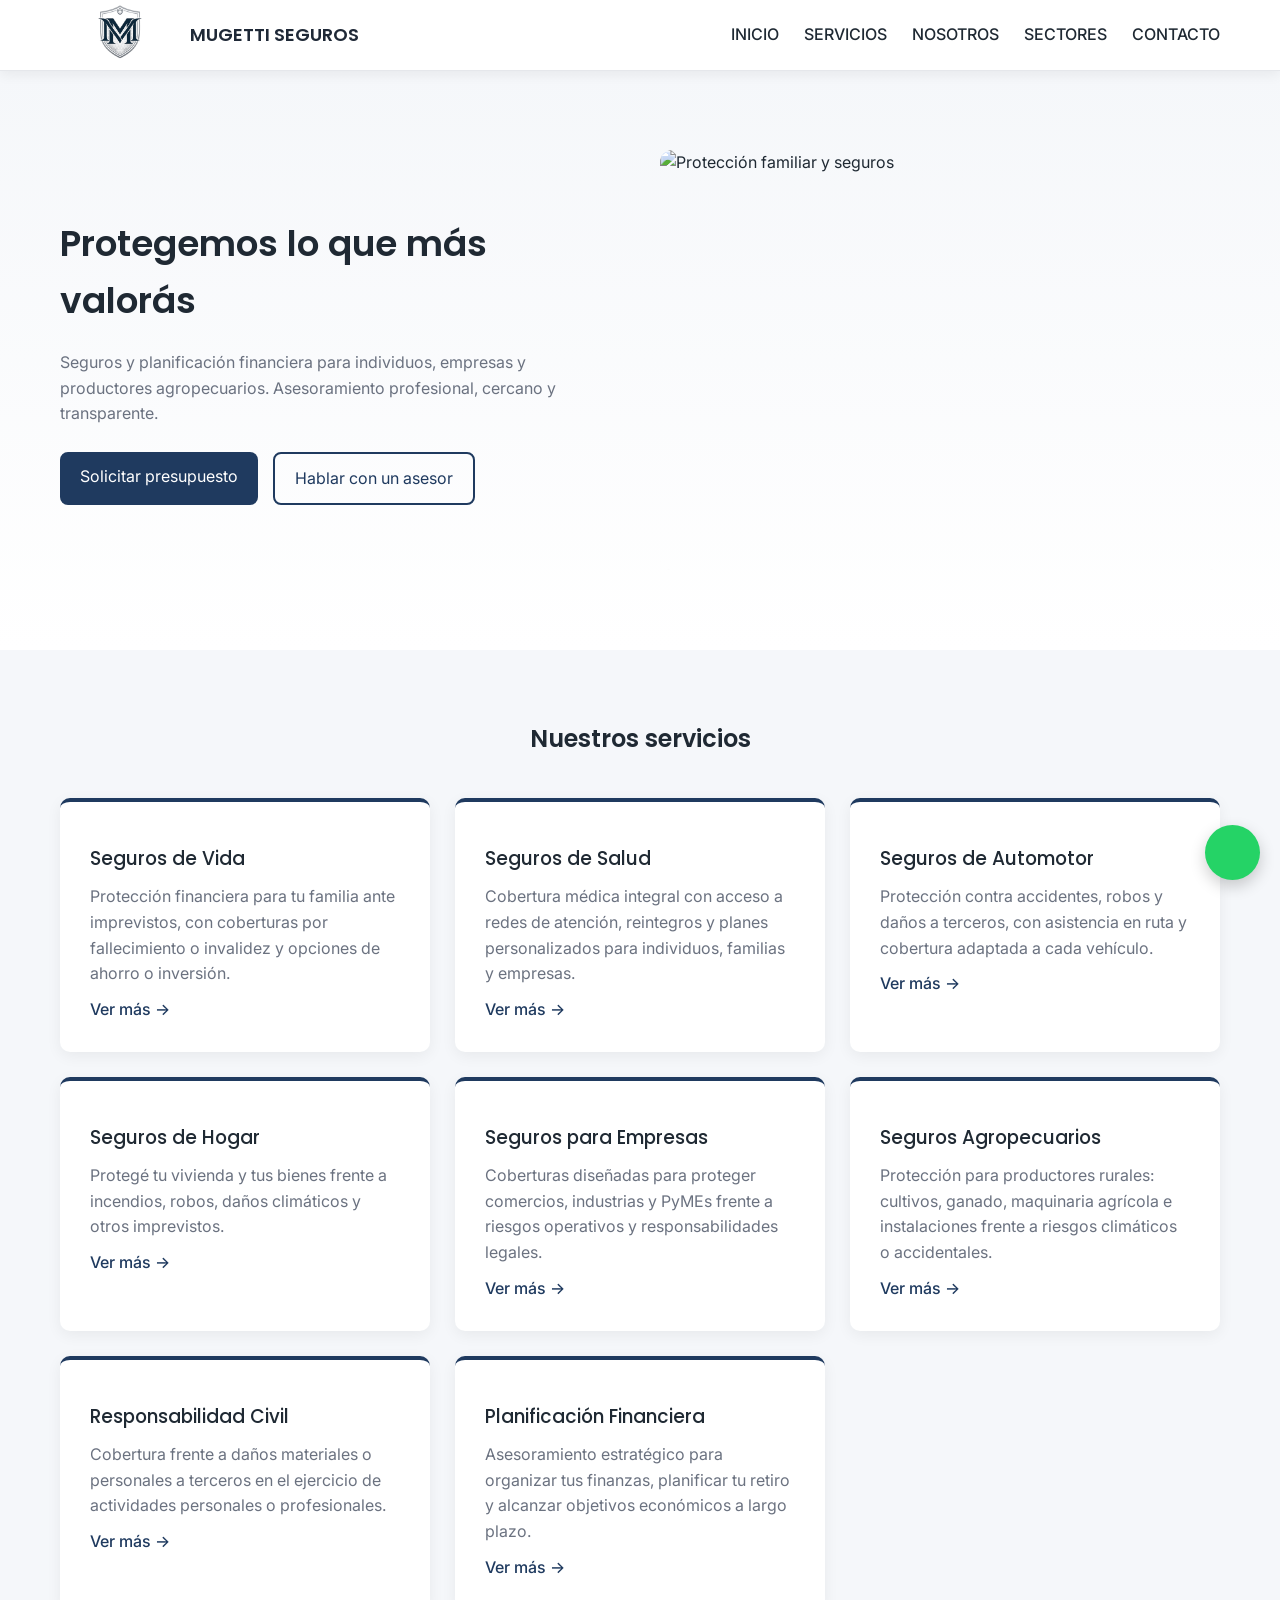
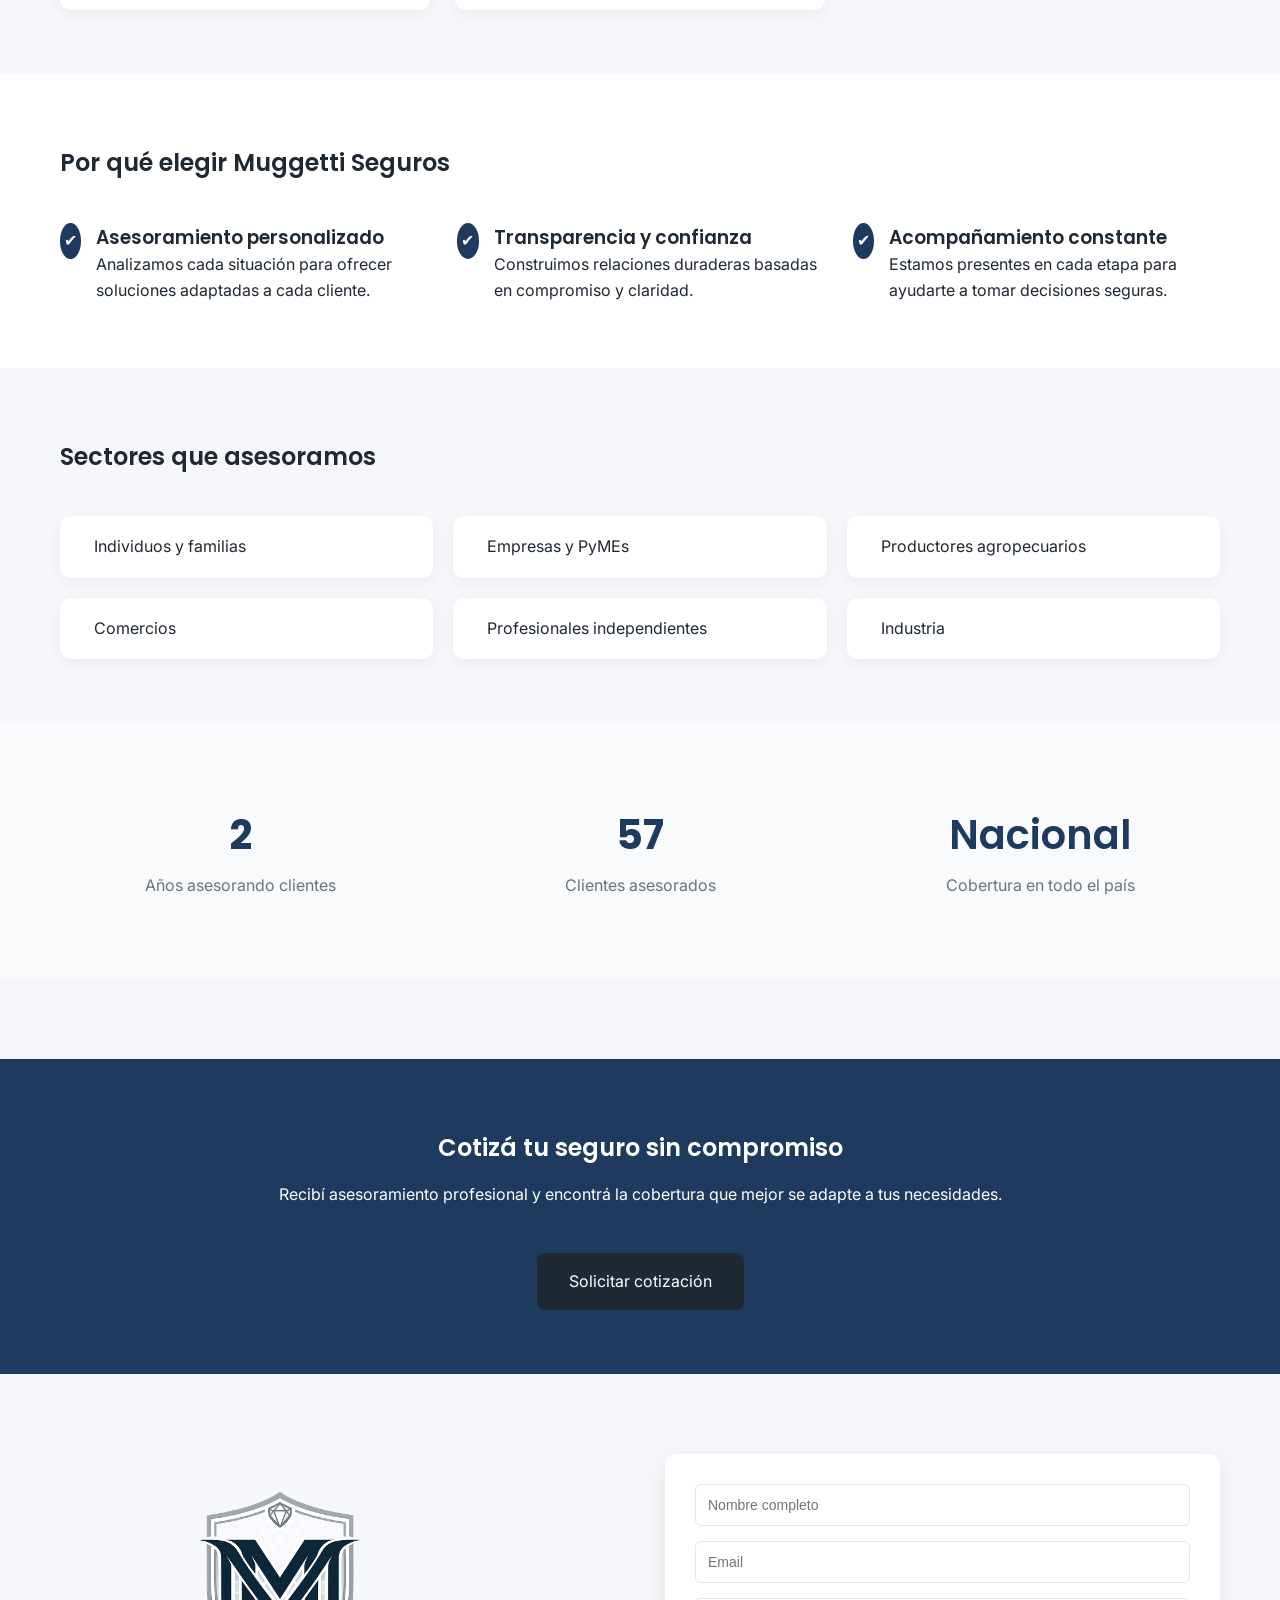
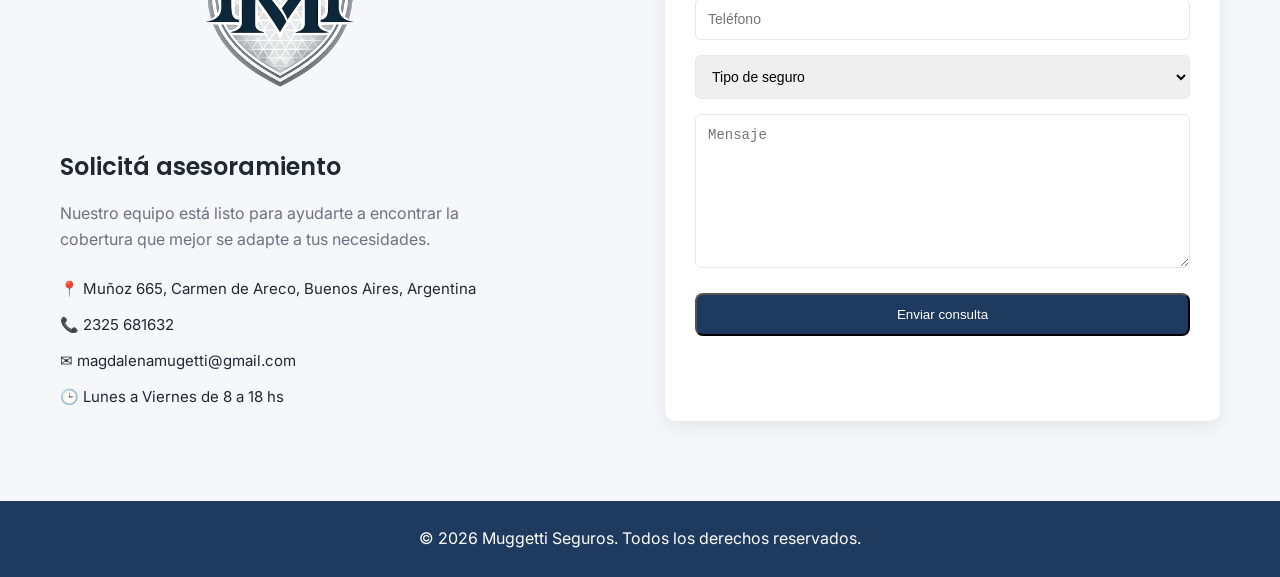
==== index.html @ 24abbe43 "pagina completa" ====
<!doctype html>
<html lang="es">
  <head>
    <meta charset="UTF-8" />
    <meta name="viewport" content="width=device-width, initial-scale=1.0" />

    <title>Muggetti Seguros | Seguros y planificación financiera</title>

    <meta
      name="description"
      content="Asesoramiento en seguros y planificación financiera para individuos, empresas y productores agropecuarios en Carmen de Areco y Buenos Aires."
    />
    <script src="https://unpkg.com/lucide@latest"></script>
    <link rel="stylesheet" href="css/styles.css" />

    <link
      href="https://fonts.googleapis.com/css2?family=Inter:wght@400;500;600&family=Poppins:wght@500;600;700&display=swap"
      rel="stylesheet"
    />
  </head>

  <body>
    <!-- NAVBAR -->

    <header class="navbar">
      <div class="container navbar-container">
        <a href="index.html" class="logo"
          ><img class="img-logo" src="images/logos/logo.png" alt="" /><span
            >MUGETTI SEGUROS</span
          ></a
        >

        <button class="menu-toggle">☰</button>

        <nav class="nav-menu">
          <a href="#hero">INICIO</a>
          <a href="#servicios">SERVICIOS</a>
          <a href="#beneficios">NOSOTROS</a>
          <a href="#sectores">SECTORES</a>
          <a href="#contacto">CONTACTO</a>
        </nav>
      </div>
    </header>

    <!-- HERO -->

    <section id="hero" class="hero">
      <div class="container hero-grid">
        <div class="hero-content">
          <h1>Protegemos lo que más valorás</h1>

          <p>
            Seguros y planificación financiera para individuos, empresas y
            productores agropecuarios. Asesoramiento profesional, cercano y
            transparente.
          </p>

          <div class="hero-buttons">
            <a
              href="https://wa.me/542325681632"
              target="_blank"
              class="btn-primary"
            >
              Solicitar presupuesto
            </a>

            <a
              href="https://wa.me/542325681632"
              target="_blank"
              class="btn-secondary"
            >
              Hablar con un asesor
            </a>
          </div>
        </div>

        <div class="hero-image">
          <img
            src="https://images.unsplash.com/photo-1600880292203-757bb62b4baf"
            alt="Protección familiar y seguros"
          />
        </div>
      </div>
    </section>

    <!-- SERVICIOS -->

    <section id="servicios" class="services">
      <div class="container">
        <h2>Nuestros servicios</h2>

        <div class="services-grid">
          <div class="service-card">
            <div class="service-icon">
              <i data-lucide="heart"></i>
            </div>

            <h3>
              <a href="servicios/seguros-vida.html"> Seguros de Vida </a>
            </h3>

            <p>
              Protección financiera para tu familia ante imprevistos, con
              coberturas por fallecimiento o invalidez y opciones de ahorro o
              inversión.
            </p>

            <a href="servicios/seguros-vida.html">Ver más →</a>
          </div>

          <div class="service-card">
            <div class="service-icon">
              <i data-lucide="activity"></i>
            </div>

            <h3>
              <a href="servicios/seguros-salud.html"> Seguros de Salud </a>
            </h3>

            <p>
              Cobertura médica integral con acceso a redes de atención,
              reintegros y planes personalizados para individuos, familias y
              empresas.
            </p>

            <a href="servicios/seguros-salud.html">Ver más →</a>
          </div>

          <div class="service-card">
            <div class="service-icon">
              <i data-lucide="car"></i>
            </div>

            <h3>
              <a href="servicios/seguros-automotor.html">
                Seguros de Automotor
              </a>
            </h3>

            <p>
              Protección contra accidentes, robos y daños a terceros, con
              asistencia en ruta y cobertura adaptada a cada vehículo.
            </p>

            <a href="servicios/seguros-automotor.html">Ver más →</a>
          </div>

          <div class="service-card">
            <div class="service-icon">
              <i data-lucide="home"></i>
            </div>

            <h3>
              <a href="servicios/seguros-hogar.html"> Seguros de Hogar </a>
            </h3>

            <p>
              Protegé tu vivienda y tus bienes frente a incendios, robos, daños
              climáticos y otros imprevistos.
            </p>

            <a href="servicios/seguros-hogar.html">Ver más →</a>
          </div>

          <div class="service-card">
            <div class="service-icon">
              <i data-lucide="building"></i>
            </div>

            <h3>
              <a href="servicios/seguros-empresas.html">
                Seguros para Empresas
              </a>
            </h3>

            <p>
              Coberturas diseñadas para proteger comercios, industrias y PyMEs
              frente a riesgos operativos y responsabilidades legales.
            </p>

            <a href="servicios/seguros-empresas.html">Ver más →</a>
          </div>

          <div class="service-card">
            <div class="service-icon">
              <i data-lucide="tractor"></i>
            </div>

            <h3>
              <a href="servicios/seguros-agro.html"> Seguros Agropecuarios </a>
            </h3>

            <p>
              Protección para productores rurales: cultivos, ganado, maquinaria
              agrícola e instalaciones frente a riesgos climáticos o
              accidentales.
            </p>

            <a href="servicios/seguros-agro.html">Ver más →</a>
          </div>
          <div class="service-card">
            <div class="service-icon">
              <i data-lucide="shield"></i>
            </div>

            <h3>
              <a href="servicios/responsabilidad-civil.html">
                Responsabilidad Civil
              </a>
            </h3>

            <p>
              Cobertura frente a daños materiales o personales a terceros en el
              ejercicio de actividades personales o profesionales.
            </p>

            <a href="servicios/responsabilidad-civil.html">Ver más →</a>
          </div>
          <div class="service-card">
            <div class="service-icon">
              <i data-lucide="line-chart"></i>
            </div>

            <h3>
              <a href="servicios/planificacion-financiera.html">
                Planificación Financiera
              </a>
            </h3>

            <p>
              Asesoramiento estratégico para organizar tus finanzas, planificar
              tu retiro y alcanzar objetivos económicos a largo plazo.
            </p>

            <a href="servicios/planificacion-financiera.html">Ver más →</a>
          </div>
        </div>
      </div>
    </section>

    <!-- POR QUE ELEGIRNOS -->

    <section id="beneficios" class="benefits">
      <div class="container">
        <h2>Por qué elegir Muggetti Seguros</h2>

        <div class="benefits-grid">
          <div class="benefit-item">
            <div class="benefit-icon">✔</div>

            <div>
              <h3>Asesoramiento personalizado</h3>
              <p>
                Analizamos cada situación para ofrecer soluciones adaptadas a
                cada cliente.
              </p>
            </div>
          </div>

          <div class="benefit-item">
            <div class="benefit-icon">✔</div>

            <div>
              <h3>Transparencia y confianza</h3>
              <p>
                Construimos relaciones duraderas basadas en compromiso y
                claridad.
              </p>
            </div>
          </div>

          <div class="benefit-item">
            <div class="benefit-icon">✔</div>

            <div>
              <h3>Acompañamiento constante</h3>
              <p>
                Estamos presentes en cada etapa para ayudarte a tomar decisiones
                seguras.
              </p>
            </div>
          </div>
        </div>
      </div>
    </section>

    <!-- SECTORES -->

    <section id="sectores" class="sectors">
      <div class="container">
        <h2>Sectores que asesoramos</h2>

        <div class="sectors-grid">
          <div class="sector-card">
            <i data-lucide="users"></i>
            <span>Individuos y familias</span>
          </div>

          <div class="sector-card">
            <i data-lucide="building"></i>
            <span>Empresas y PyMEs</span>
          </div>

          <div class="sector-card">
            <i data-lucide="tractor"></i>
            <span>Productores agropecuarios</span>
          </div>

          <div class="sector-card">
            <i data-lucide="store"></i>
            <span>Comercios</span>
          </div>

          <div class="sector-card">
            <i data-lucide="briefcase"></i>
            <span>Profesionales independientes</span>
          </div>

          <div class="sector-card">
            <i data-lucide="factory"></i>
            <span>Industria</span>
          </div>
        </div>
      </div>
    </section>
    <section class="stats">
      <div class="container stats-grid">
        <div class="stat">
          <h3 class="stat-number" data-target="6">0</h3>
          <p>Años asesorando clientes</p>
        </div>

        <div class="stat">
          <h3 class="stat-number" data-target="300">0</h3>
          <p>Clientes asesorados</p>
        </div>

        <div class="stat">
          <h3>Nacional</h3>
          <p>Cobertura en todo el país</p>
        </div>
      </div>
    </section>
    <!-- CTA -->

    <section class="cta">
      <div class="container cta-content">
        <h2>Cotizá tu seguro sin compromiso</h2>

        <p>
          Recibí asesoramiento profesional y encontrá la cobertura que mejor se
          adapte a tus necesidades.
        </p>

        <a
          href="https://wa.me/542325681632"
          target="_blank"
          class="btn-primary"
        >
          Solicitar cotización
        </a>
      </div>
    </section>

    <!-- FORMULARIO -->
    <section id="contacto" class="contact-section">
      <div class="container contact-grid">
        <div class="contact-info">
          <div class="contact-logo">
            <img class="logo" src="images/logos/logo.png" alt="" />
          </div>
          <h2>Solicitá asesoramiento</h2>

          <p>
            Nuestro equipo está listo para ayudarte a encontrar la cobertura que
            mejor se adapte a tus necesidades.
          </p>

          <div class="contact-item">
            📍 Muñoz 665, Carmen de Areco, Buenos Aires, Argentina
          </div>

          <div class="contact-item">📞 2325 681632</div>

          <div class="contact-item">✉ magdalenamugetti@gmail.com</div>

          <div class="contact-item">🕒 Lunes a Viernes de 8 a 18 hs</div>
        </div>

        <div class="contact-form">
          <form>
            <input type="text" placeholder="Nombre completo" required />

            <input type="email" placeholder="Email" required />

            <input type="tel" placeholder="Teléfono" />

            <select>
              <option>Tipo de seguro</option>
              <option>Automotor</option>
              <option>Hogar</option>
              <option>Vida</option>
              <option>Salud</option>
              <option>Empresas</option>
              <option>Agro</option>
            </select>

            <textarea placeholder="Mensaje" rows="8"></textarea>

            <button type="submit" class="btn-primary">Enviar consulta</button>
          </form>
        </div>
      </div>
    </section>

    <!-- FOOTER -->

    <footer class="footer">
      <div class="container footer-content">
        <p>© 2026 Muggetti Seguros. Todos los derechos reservados.</p>
      </div>
    </footer>
    <a
      href="https://wa.me/542325681632"
      class="whatsapp-button"
      target="_blank"
      aria-label="WhatsApp"
    >
      <i data-lucide="message-circle"></i>
    </a>
    <script src="js/navbar.js"></script>
    <script src="js/form-handler.js"></script>
    <script src="js/whatsapp.js"></script>
    <script src="js/main.js"></script>
    <script src="js/stats-counter.js"></script>
    <script src="js/scroll-animations.js"></script>
    <script>
      lucide.createIcons();
    </script>
  </body>
</html>
---- css/styles.css ----
/* =========================================
   VARIABLES (COLORES - ESPACIADO - SOMBRAS)
========================================= */

:root {
  --color-primary: #1f3a5f;
  --color-secondary: #3a6ea5;
  --color-accent: #2bb673;

  --color-bg: #f5f7fa;
  --color-white: #ffffff;

  --color-text: #1f2933;
  --color-text-light: #6b7280;

  --border-radius: 8px;

  --shadow-soft: 0 4px 12px rgba(0, 0, 0, 0.08);

  --space-xs: 8px;
  --space-sm: 16px;
  --space-md: 32px;
  --space-lg: 64px;
  --space-xl: 96px;
}

/* =========================================
   RESET
========================================= */

* {
  margin: 0;
  padding: 0;
  box-sizing: border-box;
}
html,
body {
  overflow-x: hidden;
  width: 100%;
}
body {
  font-family: "Inter", sans-serif;
  background: var(--color-bg);
  color: var(--color-text);
  line-height: 1.6;
  padding-top: 70px;
}

h1,
h2,
h3,
h4 {
  font-family: "Poppins", sans-serif;
  font-weight: 600;
}

img {
  max-width: 100%;
  display: block;
}

/* =========================================
   LAYOUT
========================================= */

.container {
  max-width: 1200px;
  margin: auto;
  padding: 0 20px;
}

section {
  padding: var(--space-lg) 0;
  padding-top: 70px;
}

/* =========================================
   NAVBAR
========================================= */

.navbar {
  background: var(--color-white);
  border-bottom: 1px solid #e5e7eb;
  position: fixed;
  top: 0;
  width: 100%;
  z-index: 1000;
  box-shadow: 0 4px 12px rgba(0, 0, 0, 0.06);
}

.navbar-container {
  display: flex;
  justify-content: space-between;
  align-items: center;
  height: 70px;
}

.logo {
  font-weight: 700;
  font-size: 20px;
  color: var(--color-primary);
}

.nav-menu {
  display: flex;
  gap: 25px;
  align-items: center;
}

.nav-menu a {
  text-decoration: none;
  color: var(--color-text);
  font-weight: 500;
}

.nav-menu a:hover {
  color: var(--color-primary);
}
.menu-toggle {
  display: none;

  font-size: 28px;

  background: none;

  border: none;

  cursor: pointer;
}

/* Mobile */

@media (max-width: 768px) {
  .nav-menu {
    position: absolute;

    top: 70px;

    right: 0;

    background: white;

    width: 100%;

    flex-direction: column;

    align-items: center;

    padding: 30px;

    gap: 20px;

    display: none;

    box-shadow: 0 8px 20px rgba(0, 0, 0, 0.08);
  }

  .nav-menu.nav-open {
    display: flex;
  }

  .menu-toggle {
    display: block;
  }
}
/* =========================================
   BOTONES
========================================= */

.btn-primary {
  background: var(--color-primary);
  color: white;
  padding: 12px 20px;
  border-radius: var(--border-radius);
  text-decoration: none;
  display: inline-block;
  transition: 0.3s;
}

.btn-primary:hover {
  background: var(--color-secondary);
}

.btn-secondary {
  border: 2px solid var(--color-primary);
  color: var(--color-primary);
  padding: 12px 20px;
  border-radius: var(--border-radius);
  text-decoration: none;
  transition: 0.3s;
}

.btn-secondary:hover {
  background: var(--color-primary);
  color: white;
}

/* =========================================
   HERO
========================================= */

.hero {
  background: linear-gradient(180deg, #f5f7fa 0%, #ffffff 100%);

  padding: 80px 0;
}
.hero-grid {
  display: grid;
  grid-template-columns: 1fr;
  gap: 40px;
  align-items: center;
}

.hero-content h1 {
  font-size: 36px;
  margin-bottom: 20px;
}

.hero-content p {
  color: var(--color-text-light);
  margin-bottom: 25px;
}

.hero-buttons {
  display: flex;
  gap: 15px;
  flex-wrap: wrap;
}
.hero-image img {
  border-radius: 10px;

  box-shadow: 0 10px 25px rgba(0, 0, 0, 0.08);
}
.hero-image {
  height: 420px;
  border-radius: 12px;
  overflow: hidden;
}
.logo {
  display: flex;
  align-items: center;
  gap: 10px;
  font-family: "Poppins", sans-serif;
  font-weight: 600;
  font-size: 18px;
  color: #1f2937;
  text-decoration: none;
}
.contact-logo {
  align-content: center;
}
.contact-logo img {
  width: 440px;
}
.logo img {
  height: 80px;
  width: auto;
}
.hero-image img {
  width: 100%;
  height: 100%;
  object-fit: cover;
}
/* =========================================
   SERVICES
========================================= */
.services {
  background: #f5f7fa;
}

.benefits {
  background: white;
}

.sectors {
  background: #f5f7fa;
}
.services h2 {
  text-align: center;
  margin-bottom: 40px;
}
.service-card h3 a {
  color: inherit;

  text-decoration: none;
}

.service-card h3 a:hover {
  color: var(--color-primary);
}
.services-grid {
  display: grid;
  grid-template-columns: 1fr;
  gap: 25px;
}

.service-card {
  background: white;
  padding: 25px;
  border-radius: var(--border-radius);
  box-shadow: var(--shadow-soft);
  transition: 0.3s;
}

.service-card:hover {
  transform: translateY(-5px);
}

.service-card h3 {
  margin-bottom: 10px;
}

.service-card p {
  color: var(--color-text-light);
  margin-bottom: 10px;
}

.service-card a {
  text-decoration: none;
  color: var(--color-primary);
  font-weight: 500;
}
.service-card {
  background: white;

  padding: 30px;

  border-radius: 10px;

  box-shadow: 0 4px 15px rgba(0, 0, 0, 0.06);

  border-top: 4px solid var(--color-primary);

  transition: all 0.25s ease;
}

.service-card:hover {
  transform: translateY(-6px);

  box-shadow: 0 10px 25px rgba(0, 0, 0, 0.1);
}
.service-card:nth-child(1) {
  transition-delay: 0.05s;
}
.service-card:nth-child(2) {
  transition-delay: 0.1s;
}
.service-card:nth-child(3) {
  transition-delay: 0.15s;
}
.service-card:nth-child(4) {
  transition-delay: 0.2s;
}
.service-card:nth-child(5) {
  transition-delay: 0.25s;
}
.service-card:nth-child(6) {
  transition-delay: 0.3s;
}
.service-card:nth-child(7) {
  transition-delay: 0.35s;
}
.service-card:nth-child(8) {
  transition-delay: 0.4s;
}
.service-icon {
  font-size: 28px;

  margin-bottom: 12px;

  color: var(--color-primary);
} /* estado inicial */
.service-card {
  opacity: 0;

  transform: translateY(30px);

  transition:
    opacity 0.6s ease,
    transform 0.6s ease;
}

/* cuando aparece */

.service-card.show {
  opacity: 1;

  transform: translateY(0);
}
/* =========================================
   BENEFITS
========================================= */
.benefit {
  background: white;
  padding: 25px;
  border-radius: var(--border-radius);
  box-shadow: var(--shadow-soft);
}
.benefits-grid {
  display: grid;

  grid-template-columns: 1fr; /* MOBILE */

  gap: 30px;

  margin-top: 40px;
}

.benefit-item {
  display: flex;

  gap: 15px;

  align-items: flex-start;
}

.benefit-icon {
  width: 36px;

  height: 36px;

  background: var(--color-primary);

  color: white;

  border-radius: 50%;

  display: flex;

  align-items: center;

  justify-content: center;

  font-size: 16px;
}
/* =========================================
   SECTORS
========================================= */

.sectors-grid {
  display: grid;
  grid-template-columns: repeat(auto-fit, minmax(200px, 1fr));
  gap: 20px;
  margin-top: 40px;
}

.sector-card {
  display: flex;
  align-items: center;
  gap: 12px;

  padding: 18px 22px;

  background: white;

  border-radius: 10px;

  box-shadow: 0 4px 14px rgba(0, 0, 0, 0.05);

  transition: transform 0.2s ease;
}

.sector-card:hover {
  transform: translateY(-3px);
}

.sector-card i {
  color: var(--color-primary);
}
.stats {
  padding: 80px 0;
  background: #f8fafc;
}

.stats-grid {
  display: grid;
  grid-template-columns: repeat(auto-fit, minmax(200px, 1fr));
  gap: 40px;
  text-align: center;
}

.stat h3 {
  font-size: 40px;
  color: var(--color-primary);
}
.stat-number {
  font-size: 42px;

  font-weight: 700;

  color: var(--color-primary);
}
.stat p {
  margin-top: 6px;
  color: var(--color-text-light);
}
/* =========================================
   CTA
========================================= */

.cta {
  background: var(--color-primary);
  color: white;
  text-align: center;
  margin-top: 80px;
}
.cta .btn-primary {
  padding: 16px 32px;
  background-color: var(--color-text);
  font-size: 16px;

  margin-top: 20px;
}
.cta .btn-primary:hover {
  background-color: var(--color-secondary);
}
.cta h2 {
  margin-bottom: 15px;
}

.cta p {
  margin-bottom: 25px;
}

/* =========================================
   FORMULARIO
========================================= */

.contact-form form {
  display: grid;
  gap: 15px;
  max-width: 600px;
  margin: auto;
}

input,
select,
textarea {
  padding: 12px;
  border-radius: var(--border-radius);
  border: 1px solid #e5e7eb;
  font-size: 14px;
}

/* =========================================
   CONTACTO
========================================= */

.contact {
  text-align: center;
}

.contact p {
  margin-bottom: 10px;
}
.contact-section {
  background: #f5f7fa;

  padding: 80px 0;
}

.contact-grid {
  display: grid;

  grid-template-columns: 1fr;

  gap: 50px;

  align-items: start;
}

.contact-info h2 {
  margin-bottom: 15px;
}

.contact-info p {
  color: var(--color-text-light);

  margin-bottom: 25px;

  max-width: 400px;
}

.contact-item {
  margin-bottom: 12px;

  font-size: 15px;
}

.contact-form form {
  display: grid;

  gap: 15px;

  background: white;

  padding: 30px;

  border-radius: 10px;

  box-shadow: 0 6px 20px rgba(0, 0, 0, 0.08);
}
.contact-form {
  height: 100%;
}
.contact-form form {
  height: 100%;
  display: flex;
  flex-direction: column;
}
.contact-form input,
.contact-form select,
.contact-form textarea {
  padding: 12px;

  border-radius: 6px;

  border: 1px solid #e5e7eb;
}

.contact-form button {
  margin-top: 10px;
}

/* Desktop */

@media (min-width: 900px) {
  .contact-grid {
    grid-template-columns: 1fr 1fr;
  }
}
/* =========================================
   FOOTER
========================================= */

.footer {
  background: var(--color-primary);
  color: white;
  text-align: center;
  padding: 25px 0;
}
.whatsapp-button {
  position: fixed;

  bottom: 20px;

  right: 20px;

  width: 55px;

  height: 55px;

  background: #25d366;

  color: white;

  border-radius: 50%;

  display: flex;

  align-items: center;

  justify-content: center;

  font-size: 26px;

  box-shadow: 0 6px 16px rgba(0, 0, 0, 0.2);

  z-index: 999;

  text-decoration: none;

  transition: transform 0.3s;
}

.whatsapp-button:hover {
  transform: scale(1.1);
}
/* =========================================
   RESPONSIVE
========================================= */

@media (min-width: 768px) {
  .hero-grid {
    grid-template-columns: 1fr 1fr;
  }

  .services-grid {
    grid-template-columns: repeat(2, 1fr);
  }

  .benefits-grid {
    grid-template-columns: repeat(3, 1fr);
  }
}

@media (min-width: 1024px) {
  .services-grid {
    grid-template-columns: repeat(3, 1fr);
  }

  .sectors-grid {
    grid-template-columns: repeat(3, 1fr);
  }
}
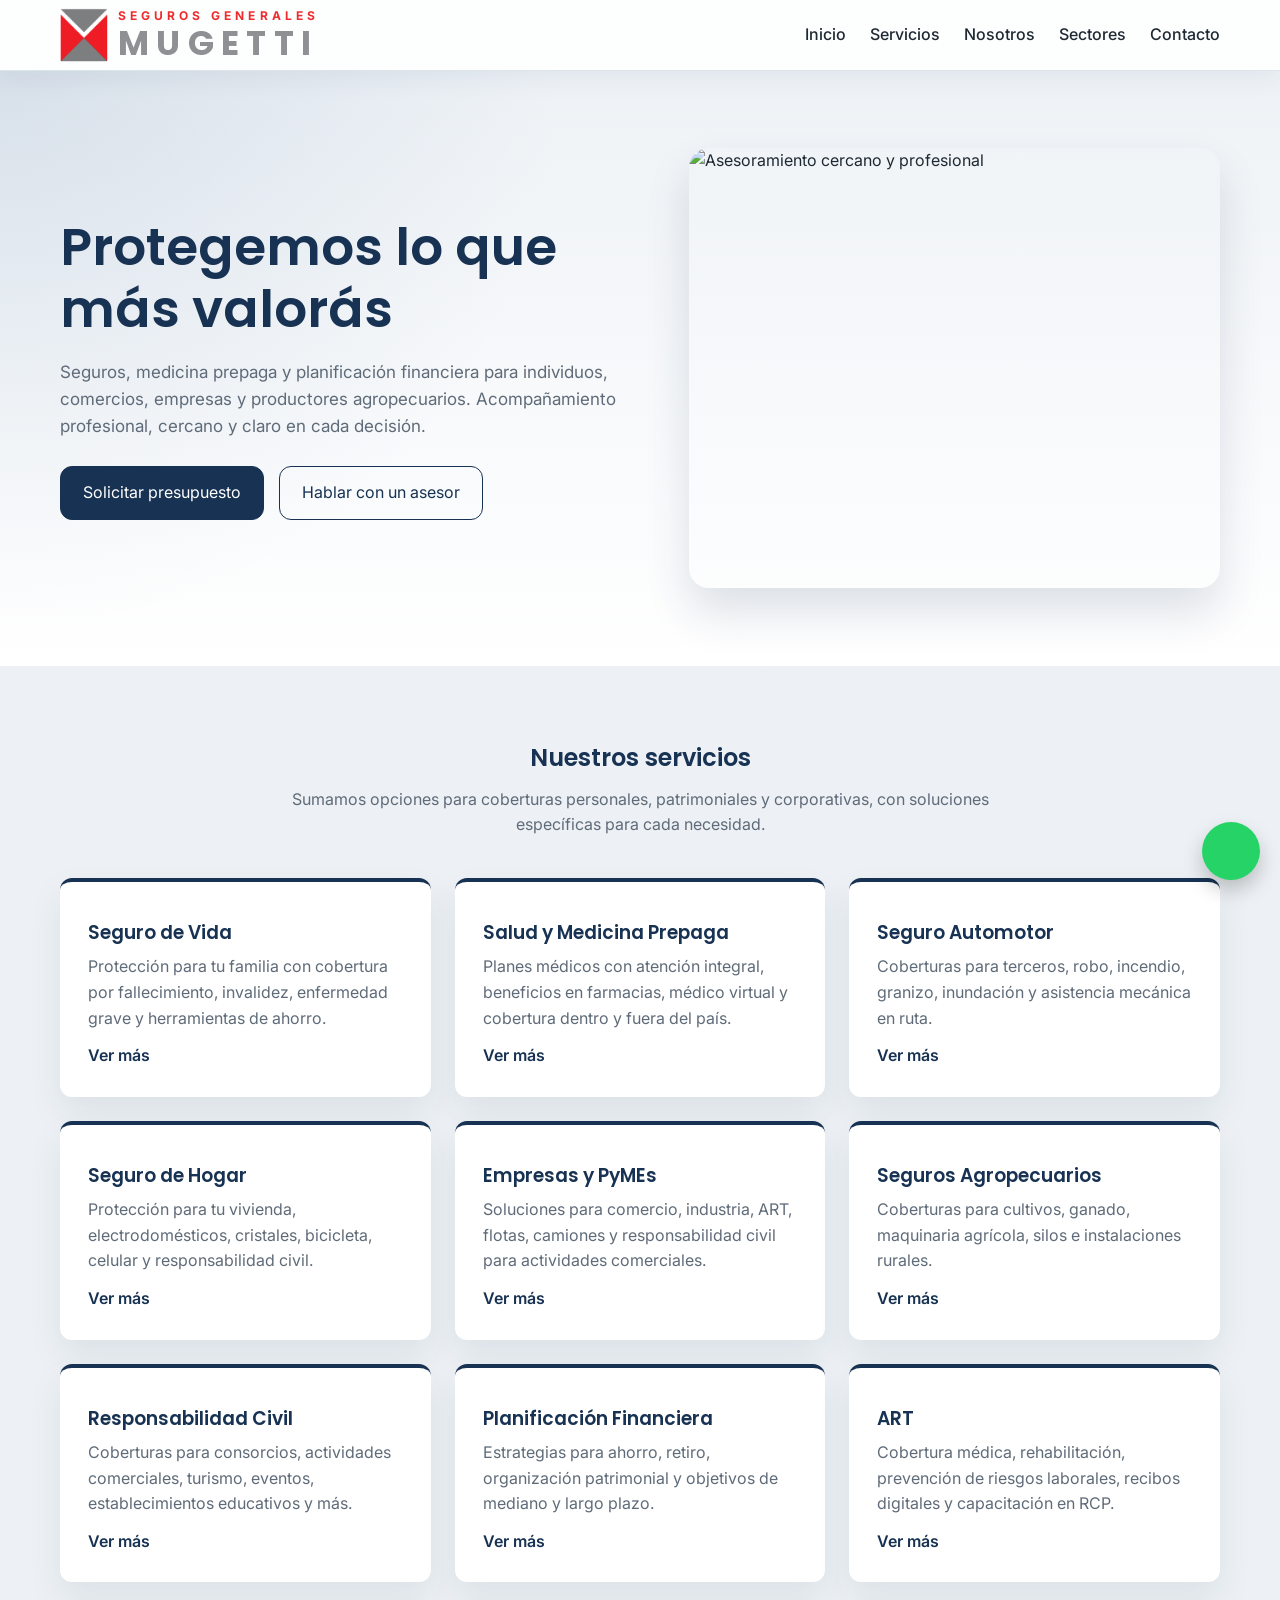
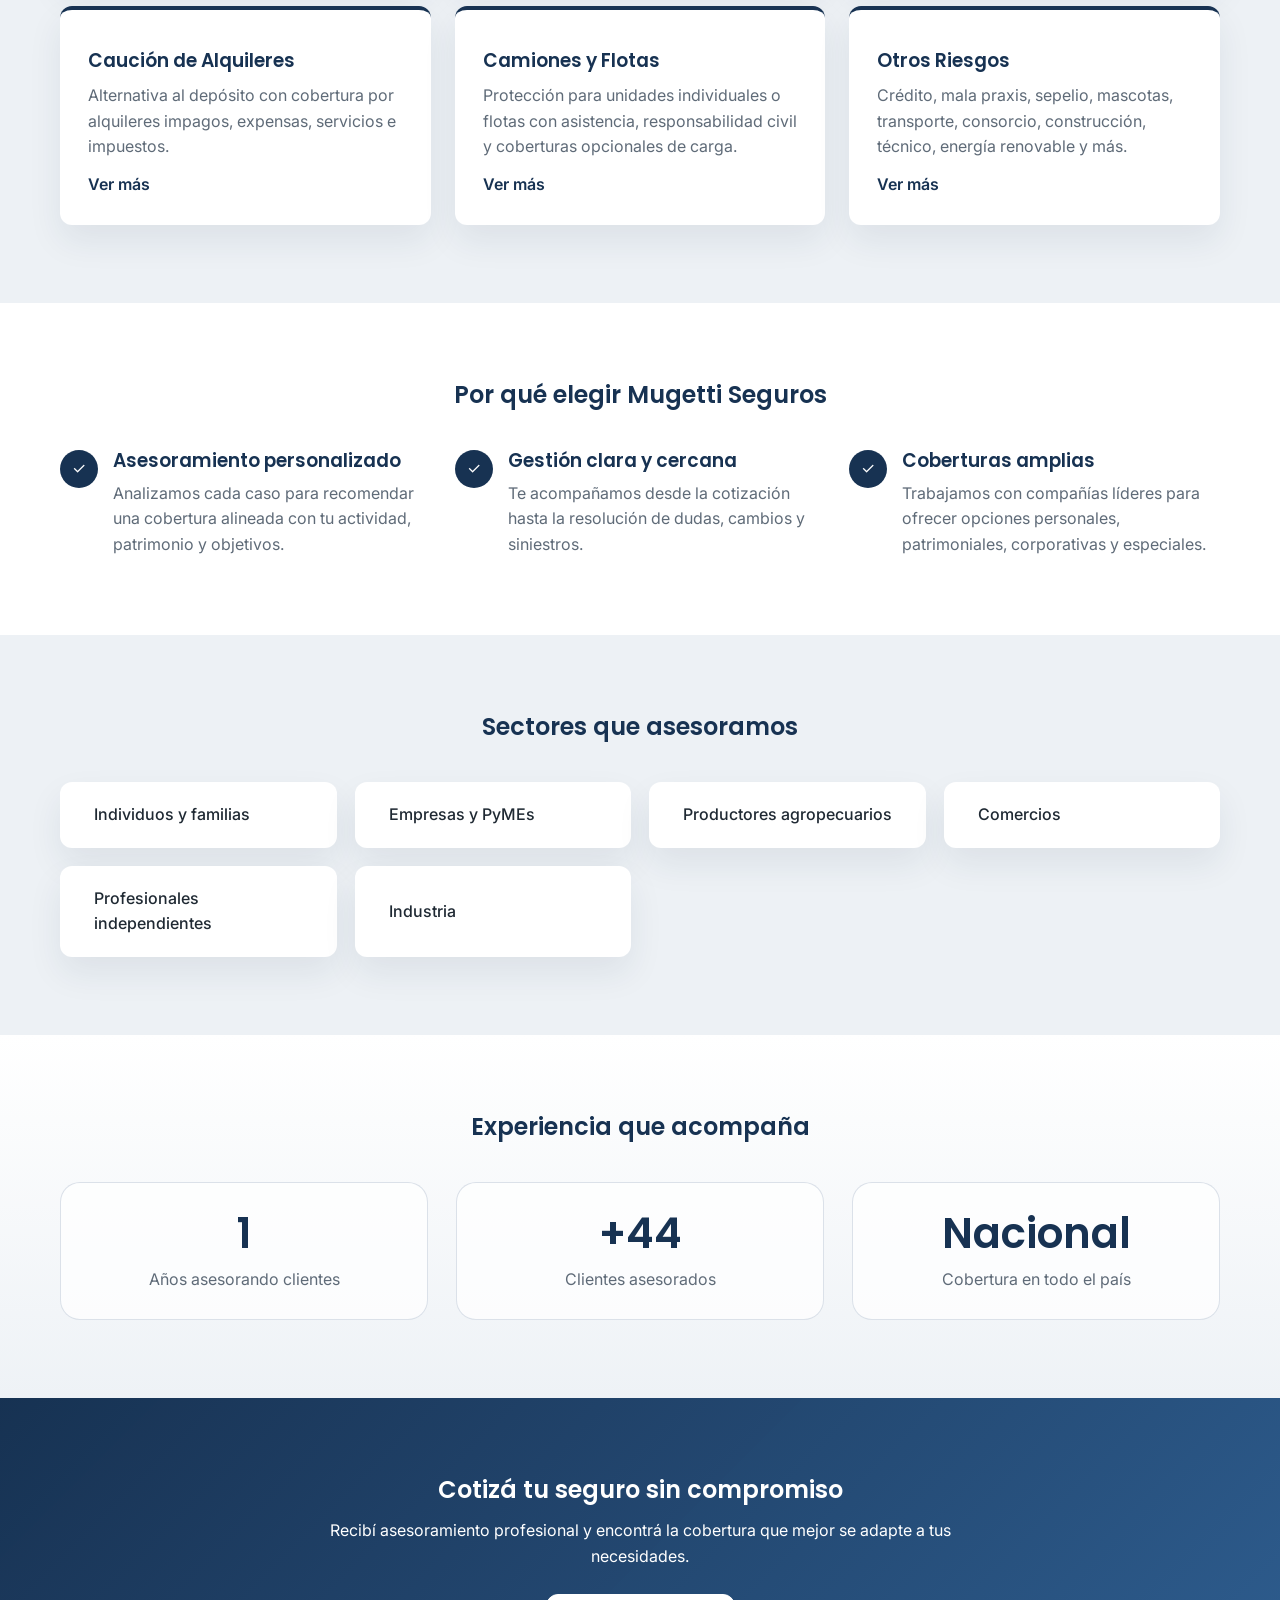
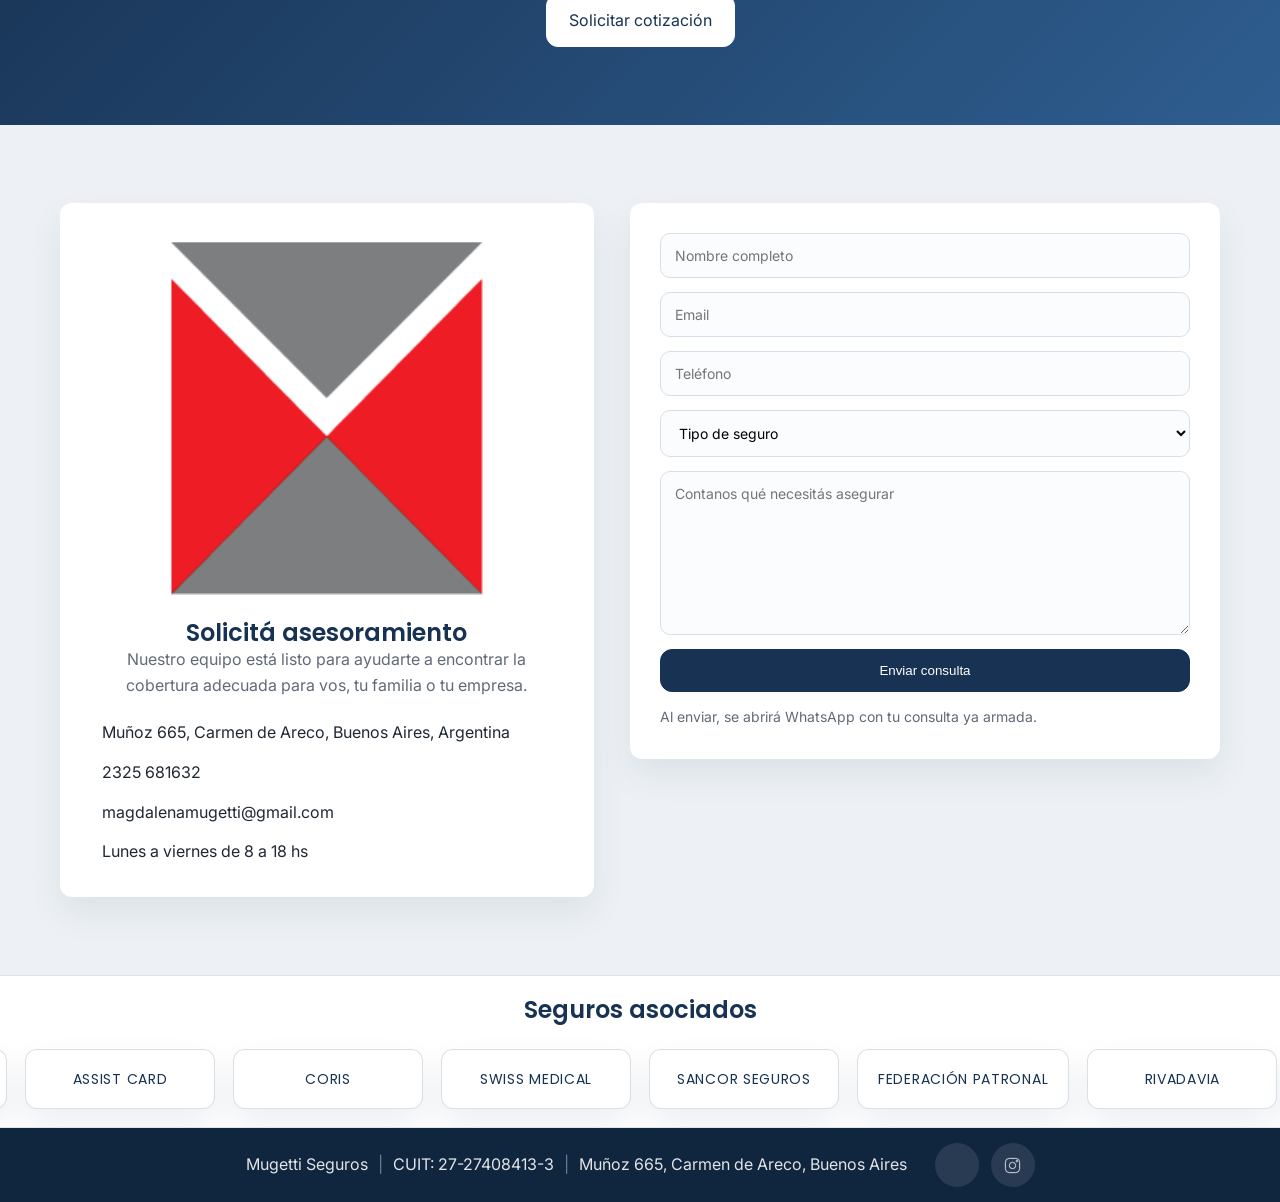
==== commit d209523f: "final" ====
--- a/index.html
+++ b/index.html
@@ -3,16 +3,14 @@
   <head>
     <meta charset="UTF-8" />
     <meta name="viewport" content="width=device-width, initial-scale=1.0" />
-
-    <title>Muggetti Seguros | Seguros y planificación financiera</title>
-
+    <title>Mugetti Seguros | Seguros y planificación financiera</title>
     <meta
       name="description"
-      content="Asesoramiento en seguros y planificación financiera para individuos, empresas y productores agropecuarios en Carmen de Areco y Buenos Aires."
+      content="Asesoramiento en seguros, medicina prepaga y planificación financiera para individuos, empresas y productores agropecuarios en Carmen de Areco y Buenos Aires."
     />
+    <link rel="icon" type="image/png" href="images/logos/favicon.png" />
     <script src="https://unpkg.com/lucide@latest"></script>
     <link rel="stylesheet" href="css/styles.css" />
-
     <link
       href="https://fonts.googleapis.com/css2?family=Inter:wght@400;500;600&family=Poppins:wght@500;600;700&display=swap"
       rel="stylesheet"
@@ -20,53 +18,52 @@
   </head>
 
   <body>
-    <!-- NAVBAR -->
-
     <header class="navbar">
       <div class="container navbar-container">
-        <a href="index.html" class="logo"
-          ><img class="img-logo" src="images/logos/logo.png" alt="" /><span
-            >MUGETTI SEGUROS</span
-          ></a
-        >
-
-        <button class="menu-toggle">☰</button>
+        <a href="index.html" class="logo">
+          <img src="images/logos/logo.png" alt="Logo de Mugetti Seguros" />
+          <span class="logo-text">
+            <span class="logo-kicker">Seguros Generales</span>
+            <span class="logo-name">Mugetti</span>
+          </span>
+        </a>
+
+        <button class="menu-toggle" aria-label="Abrir menú">☰</button>
 
         <nav class="nav-menu">
-          <a href="#hero">INICIO</a>
-          <a href="#servicios">SERVICIOS</a>
-          <a href="#beneficios">NOSOTROS</a>
-          <a href="#sectores">SECTORES</a>
-          <a href="#contacto">CONTACTO</a>
+          <a href="#hero">Inicio</a>
+          <a href="#servicios">Servicios</a>
+          <a href="#beneficios">Nosotros</a>
+          <a href="#sectores">Sectores</a>
+          <a href="#contacto">Contacto</a>
         </nav>
       </div>
     </header>
-
-    <!-- HERO -->
 
     <section id="hero" class="hero">
       <div class="container hero-grid">
         <div class="hero-content">
           <h1>Protegemos lo que más valorás</h1>
-
           <p>
-            Seguros y planificación financiera para individuos, empresas y
-            productores agropecuarios. Asesoramiento profesional, cercano y
-            transparente.
+            Seguros, medicina prepaga y planificación financiera para individuos,
+            comercios, empresas y productores agropecuarios. Acompañamiento
+            profesional, cercano y claro en cada decisión.
           </p>
 
           <div class="hero-buttons">
             <a
-              href="https://wa.me/542325681632"
+              href="https://wa.me/5492325681632?text=Hola%2C%20quiero%20solicitar%20un%20presupuesto."
               target="_blank"
+              rel="noopener noreferrer"
               class="btn-primary"
             >
               Solicitar presupuesto
             </a>
 
             <a
-              href="https://wa.me/542325681632"
+              href="https://wa.me/5492325681632?text=Hola%2C%20quiero%20hablar%20con%20un%20asesor."
               target="_blank"
+              rel="noopener noreferrer"
               class="btn-secondary"
             >
               Hablar con un asesor
@@ -76,215 +73,189 @@
 
         <div class="hero-image">
           <img
-            src="https://images.unsplash.com/photo-1600880292203-757bb62b4baf"
-            alt="Protección familiar y seguros"
+            src="https://images.unsplash.com/photo-1521737604893-d14cc237f11d?auto=format&fit=crop&w=1200&q=80"
+            alt="Asesoramiento cercano y profesional"
           />
         </div>
       </div>
     </section>
-
-    <!-- SERVICIOS -->
 
     <section id="servicios" class="services">
       <div class="container">
         <h2>Nuestros servicios</h2>
+        <p class="section-lead">
+          Sumamos opciones para coberturas personales, patrimoniales y
+          corporativas, con soluciones específicas para cada necesidad.
+        </p>
 
         <div class="services-grid">
-          <div class="service-card">
-            <div class="service-icon">
-              <i data-lucide="heart"></i>
-            </div>
-
+          <article class="service-card">
+            <div class="service-icon"><i data-lucide="heart"></i></div>
+            <h3><a href="servicios/seguros-vida.html">Seguro de Vida</a></h3>
+            <p>
+              Protección para tu familia con cobertura por fallecimiento,
+              invalidez, enfermedad grave y herramientas de ahorro.
+            </p>
+            <a href="servicios/seguros-vida.html">Ver más</a>
+          </article>
+
+          <article class="service-card">
+            <div class="service-icon"><i data-lucide="stethoscope"></i></div>
+            <h3><a href="servicios/seguros-salud.html">Salud y Medicina Prepaga</a></h3>
+            <p>
+              Planes médicos con atención integral, beneficios en farmacias,
+              médico virtual y cobertura dentro y fuera del país.
+            </p>
+            <a href="servicios/seguros-salud.html">Ver más</a>
+          </article>
+
+          <article class="service-card">
+            <div class="service-icon"><i data-lucide="car-front"></i></div>
+            <h3><a href="servicios/seguros-automotor.html">Seguro Automotor</a></h3>
+            <p>
+              Coberturas para terceros, robo, incendio, granizo, inundación y
+              asistencia mecánica en ruta.
+            </p>
+            <a href="servicios/seguros-automotor.html">Ver más</a>
+          </article>
+
+          <article class="service-card">
+            <div class="service-icon"><i data-lucide="house"></i></div>
+            <h3><a href="servicios/seguros-hogar.html">Seguro de Hogar</a></h3>
+            <p>
+              Protección para tu vivienda, electrodomésticos, cristales,
+              bicicleta, celular y responsabilidad civil.
+            </p>
+            <a href="servicios/seguros-hogar.html">Ver más</a>
+          </article>
+
+          <article class="service-card">
+            <div class="service-icon"><i data-lucide="building-2"></i></div>
+            <h3><a href="servicios/seguros-empresas.html">Empresas y PyMEs</a></h3>
+            <p>
+              Soluciones para comercio, industria, ART, flotas, camiones y
+              responsabilidad civil para actividades comerciales.
+            </p>
+            <a href="servicios/seguros-empresas.html">Ver más</a>
+          </article>
+
+          <article class="service-card">
+            <div class="service-icon"><i data-lucide="tractor"></i></div>
+            <h3><a href="servicios/seguros-agro.html">Seguros Agropecuarios</a></h3>
+            <p>
+              Coberturas para cultivos, ganado, maquinaria agrícola, silos e
+              instalaciones rurales.
+            </p>
+            <a href="servicios/seguros-agro.html">Ver más</a>
+          </article>
+
+          <article class="service-card">
+            <div class="service-icon"><i data-lucide="shield-check"></i></div>
             <h3>
-              <a href="servicios/seguros-vida.html"> Seguros de Vida </a>
+              <a href="servicios/responsabilidad-civil.html">Responsabilidad Civil</a>
             </h3>
-
-            <p>
-              Protección financiera para tu familia ante imprevistos, con
-              coberturas por fallecimiento o invalidez y opciones de ahorro o
-              inversión.
-            </p>
-
-            <a href="servicios/seguros-vida.html">Ver más →</a>
-          </div>
-
-          <div class="service-card">
-            <div class="service-icon">
-              <i data-lucide="activity"></i>
-            </div>
-
+            <p>
+              Coberturas para consorcios, actividades comerciales, turismo,
+              eventos, establecimientos educativos y más.
+            </p>
+            <a href="servicios/responsabilidad-civil.html">Ver más</a>
+          </article>
+
+          <article class="service-card">
+            <div class="service-icon"><i data-lucide="chart-column"></i></div>
             <h3>
-              <a href="servicios/seguros-salud.html"> Seguros de Salud </a>
+              <a href="servicios/planificacion-financiera.html">Planificación Financiera</a>
             </h3>
-
-            <p>
-              Cobertura médica integral con acceso a redes de atención,
-              reintegros y planes personalizados para individuos, familias y
-              empresas.
-            </p>
-
-            <a href="servicios/seguros-salud.html">Ver más →</a>
-          </div>
-
-          <div class="service-card">
-            <div class="service-icon">
-              <i data-lucide="car"></i>
-            </div>
-
-            <h3>
-              <a href="servicios/seguros-automotor.html">
-                Seguros de Automotor
-              </a>
-            </h3>
-
-            <p>
-              Protección contra accidentes, robos y daños a terceros, con
-              asistencia en ruta y cobertura adaptada a cada vehículo.
-            </p>
-
-            <a href="servicios/seguros-automotor.html">Ver más →</a>
-          </div>
-
-          <div class="service-card">
-            <div class="service-icon">
-              <i data-lucide="home"></i>
-            </div>
-
-            <h3>
-              <a href="servicios/seguros-hogar.html"> Seguros de Hogar </a>
-            </h3>
-
-            <p>
-              Protegé tu vivienda y tus bienes frente a incendios, robos, daños
-              climáticos y otros imprevistos.
-            </p>
-
-            <a href="servicios/seguros-hogar.html">Ver más →</a>
-          </div>
-
-          <div class="service-card">
-            <div class="service-icon">
-              <i data-lucide="building"></i>
-            </div>
-
-            <h3>
-              <a href="servicios/seguros-empresas.html">
-                Seguros para Empresas
-              </a>
-            </h3>
-
-            <p>
-              Coberturas diseñadas para proteger comercios, industrias y PyMEs
-              frente a riesgos operativos y responsabilidades legales.
-            </p>
-
-            <a href="servicios/seguros-empresas.html">Ver más →</a>
-          </div>
-
-          <div class="service-card">
-            <div class="service-icon">
-              <i data-lucide="tractor"></i>
-            </div>
-
-            <h3>
-              <a href="servicios/seguros-agro.html"> Seguros Agropecuarios </a>
-            </h3>
-
-            <p>
-              Protección para productores rurales: cultivos, ganado, maquinaria
-              agrícola e instalaciones frente a riesgos climáticos o
-              accidentales.
-            </p>
-
-            <a href="servicios/seguros-agro.html">Ver más →</a>
-          </div>
-          <div class="service-card">
-            <div class="service-icon">
-              <i data-lucide="shield"></i>
-            </div>
-
-            <h3>
-              <a href="servicios/responsabilidad-civil.html">
-                Responsabilidad Civil
-              </a>
-            </h3>
-
-            <p>
-              Cobertura frente a daños materiales o personales a terceros en el
-              ejercicio de actividades personales o profesionales.
-            </p>
-
-            <a href="servicios/responsabilidad-civil.html">Ver más →</a>
-          </div>
-          <div class="service-card">
-            <div class="service-icon">
-              <i data-lucide="line-chart"></i>
-            </div>
-
-            <h3>
-              <a href="servicios/planificacion-financiera.html">
-                Planificación Financiera
-              </a>
-            </h3>
-
-            <p>
-              Asesoramiento estratégico para organizar tus finanzas, planificar
-              tu retiro y alcanzar objetivos económicos a largo plazo.
-            </p>
-
-            <a href="servicios/planificacion-financiera.html">Ver más →</a>
-          </div>
-        </div>
-      </div>
-    </section>
-
-    <!-- POR QUE ELEGIRNOS -->
+            <p>
+              Estrategias para ahorro, retiro, organización patrimonial y
+              objetivos de mediano y largo plazo.
+            </p>
+            <a href="servicios/planificacion-financiera.html">Ver más</a>
+          </article>
+
+          <article class="service-card">
+            <div class="service-icon"><i data-lucide="briefcase-business"></i></div>
+            <h3><a href="servicios/art.html">ART</a></h3>
+            <p>
+              Cobertura médica, rehabilitación, prevención de riesgos laborales,
+              recibos digitales y capacitación en RCP.
+            </p>
+            <a href="servicios/art.html">Ver más</a>
+          </article>
+
+          <article class="service-card">
+            <div class="service-icon"><i data-lucide="file-check"></i></div>
+            <h3><a href="servicios/caucion-alquileres.html">Caución de Alquileres</a></h3>
+            <p>
+              Alternativa al depósito con cobertura por alquileres impagos,
+              expensas, servicios e impuestos.
+            </p>
+            <a href="servicios/caucion-alquileres.html">Ver más</a>
+          </article>
+
+          <article class="service-card">
+            <div class="service-icon"><i data-lucide="truck"></i></div>
+            <h3><a href="servicios/camiones-flotas.html">Camiones y Flotas</a></h3>
+            <p>
+              Protección para unidades individuales o flotas con asistencia,
+              responsabilidad civil y coberturas opcionales de carga.
+            </p>
+            <a href="servicios/camiones-flotas.html">Ver más</a>
+          </article>
+
+          <article class="service-card">
+            <div class="service-icon"><i data-lucide="layers-3"></i></div>
+            <h3><a href="servicios/otros-riesgos.html">Otros Riesgos</a></h3>
+            <p>
+              Crédito, mala praxis, sepelio, mascotas, transporte, consorcio,
+              construcción, técnico, energía renovable y más.
+            </p>
+            <a href="servicios/otros-riesgos.html">Ver más</a>
+          </article>
+        </div>
+      </div>
+    </section>
 
     <section id="beneficios" class="benefits">
       <div class="container">
-        <h2>Por qué elegir Muggetti Seguros</h2>
+        <h2>Por qué elegir Mugetti Seguros</h2>
 
         <div class="benefits-grid">
           <div class="benefit-item">
-            <div class="benefit-icon">✔</div>
-
+            <div class="benefit-icon">✓</div>
             <div>
               <h3>Asesoramiento personalizado</h3>
               <p>
-                Analizamos cada situación para ofrecer soluciones adaptadas a
-                cada cliente.
+                Analizamos cada caso para recomendar una cobertura alineada con
+                tu actividad, patrimonio y objetivos.
               </p>
             </div>
           </div>
 
           <div class="benefit-item">
-            <div class="benefit-icon">✔</div>
-
+            <div class="benefit-icon">✓</div>
             <div>
-              <h3>Transparencia y confianza</h3>
+              <h3>Gestión clara y cercana</h3>
               <p>
-                Construimos relaciones duraderas basadas en compromiso y
-                claridad.
+                Te acompañamos desde la cotización hasta la resolución de dudas,
+                cambios y siniestros.
               </p>
             </div>
           </div>
 
           <div class="benefit-item">
-            <div class="benefit-icon">✔</div>
-
+            <div class="benefit-icon">✓</div>
             <div>
-              <h3>Acompañamiento constante</h3>
+              <h3>Coberturas amplias</h3>
               <p>
-                Estamos presentes en cada etapa para ayudarte a tomar decisiones
-                seguras.
+                Trabajamos con compañías líderes para ofrecer opciones
+                personales, patrimoniales, corporativas y especiales.
               </p>
             </div>
           </div>
         </div>
       </div>
     </section>
-
-    <!-- SECTORES -->
 
     <section id="sectores" class="sectors">
       <div class="container">
@@ -295,27 +266,22 @@
             <i data-lucide="users"></i>
             <span>Individuos y familias</span>
           </div>
-
           <div class="sector-card">
-            <i data-lucide="building"></i>
+            <i data-lucide="building-2"></i>
             <span>Empresas y PyMEs</span>
           </div>
-
           <div class="sector-card">
             <i data-lucide="tractor"></i>
             <span>Productores agropecuarios</span>
           </div>
-
           <div class="sector-card">
             <i data-lucide="store"></i>
             <span>Comercios</span>
           </div>
-
           <div class="sector-card">
             <i data-lucide="briefcase"></i>
             <span>Profesionales independientes</span>
           </div>
-
           <div class="sector-card">
             <i data-lucide="factory"></i>
             <span>Industria</span>
@@ -323,38 +289,41 @@
         </div>
       </div>
     </section>
+
     <section class="stats">
-      <div class="container stats-grid">
-        <div class="stat">
-          <h3 class="stat-number" data-target="6">0</h3>
-          <p>Años asesorando clientes</p>
-        </div>
-
-        <div class="stat">
-          <h3 class="stat-number" data-target="300">0</h3>
-          <p>Clientes asesorados</p>
-        </div>
-
-        <div class="stat">
-          <h3>Nacional</h3>
-          <p>Cobertura en todo el país</p>
-        </div>
-      </div>
-    </section>
-    <!-- CTA -->
+      <div class="container">
+        <h2>Experiencia que acompaña</h2>
+
+        <div class="stats-grid">
+          <div class="stat">
+            <h3 class="stat-number" data-target="6">0</h3>
+            <p>Años asesorando clientes</p>
+          </div>
+
+          <div class="stat">
+            <h3 class="stat-number" data-target="300" data-prefix="+">0</h3>
+            <p>Clientes asesorados</p>
+          </div>
+
+          <div class="stat">
+            <h3>Nacional</h3>
+            <p>Cobertura en todo el país</p>
+          </div>
+        </div>
+      </div>
+    </section>
 
     <section class="cta">
       <div class="container cta-content">
         <h2>Cotizá tu seguro sin compromiso</h2>
-
         <p>
           Recibí asesoramiento profesional y encontrá la cobertura que mejor se
           adapte a tus necesidades.
         </p>
-
         <a
-          href="https://wa.me/542325681632"
+          href="https://wa.me/5492325681632?text=Hola%2C%20quiero%20cotizar%20mi%20seguro."
           target="_blank"
+          rel="noopener noreferrer"
           class="btn-primary"
         >
           Solicitar cotización
@@ -362,72 +331,169 @@
       </div>
     </section>
 
-    <!-- FORMULARIO -->
     <section id="contacto" class="contact-section">
       <div class="container contact-grid">
         <div class="contact-info">
-          <div class="contact-logo">
-            <img class="logo" src="images/logos/logo.png" alt="" />
-          </div>
-          <h2>Solicitá asesoramiento</h2>
-
-          <p>
-            Nuestro equipo está listo para ayudarte a encontrar la cobertura que
-            mejor se adapte a tus necesidades.
-          </p>
-
-          <div class="contact-item">
-            📍 Muñoz 665, Carmen de Areco, Buenos Aires, Argentina
-          </div>
-
-          <div class="contact-item">📞 2325 681632</div>
-
-          <div class="contact-item">✉ magdalenamugetti@gmail.com</div>
-
-          <div class="contact-item">🕒 Lunes a Viernes de 8 a 18 hs</div>
+          <div class="contact-info-card">
+            <div class="contact-logo">
+              <img src="images/logos/logo.png" alt="Logo de Mugetti Seguros" />
+            </div>
+            <h2>Solicitá asesoramiento</h2>
+            <p>
+              Nuestro equipo está listo para ayudarte a encontrar la cobertura
+              adecuada para vos, tu familia o tu empresa.
+            </p>
+
+            <ul class="contact-list">
+              <li class="contact-item">
+                <i data-lucide="map-pin"></i>
+                <span>Muñoz 665, Carmen de Areco, Buenos Aires, Argentina</span>
+              </li>
+              <li class="contact-item">
+                <i data-lucide="phone"></i>
+                <span>2325 681632</span>
+              </li>
+              <li class="contact-item">
+                <i data-lucide="mail"></i>
+                <span>magdalenamugetti@gmail.com</span>
+              </li>
+              <li class="contact-item">
+                <i data-lucide="clock-3"></i>
+                <span>Lunes a viernes de 8 a 18 hs</span>
+              </li>
+            </ul>
+          </div>
         </div>
 
         <div class="contact-form">
           <form>
-            <input type="text" placeholder="Nombre completo" required />
-
-            <input type="email" placeholder="Email" required />
-
-            <input type="tel" placeholder="Teléfono" />
-
-            <select>
-              <option>Tipo de seguro</option>
+            <input
+              type="text"
+              name="name"
+              placeholder="Nombre completo"
+              required
+            />
+            <input type="email" name="email" placeholder="Email" required />
+            <input type="tel" name="phone" placeholder="Teléfono" />
+
+            <select name="insurance" required>
+              <option value="">Tipo de seguro</option>
               <option>Automotor</option>
               <option>Hogar</option>
               <option>Vida</option>
-              <option>Salud</option>
-              <option>Empresas</option>
+              <option>Salud / Medicina prepaga</option>
+              <option>Empresas y PyMEs</option>
               <option>Agro</option>
+              <option>ART</option>
+              <option>Caución de alquileres</option>
+              <option>Camiones y flotas</option>
+              <option>Otros riesgos</option>
             </select>
 
-            <textarea placeholder="Mensaje" rows="8"></textarea>
+            <textarea
+              name="message"
+              rows="8"
+              placeholder="Contanos qué necesitás asegurar"
+            ></textarea>
 
             <button type="submit" class="btn-primary">Enviar consulta</button>
+            <p class="form-note">
+              Al enviar, se abrirá WhatsApp con tu consulta ya armada.
+            </p>
           </form>
         </div>
       </div>
     </section>
 
-    <!-- FOOTER -->
+    <section class="partners" aria-label="Seguros asociados">
+      <div class="container">
+        <h2>Seguros asociados</h2>
+        <div class="partner-track">
+          <div class="partner-chip">Sancor Seguros</div>
+          <div class="partner-chip">Federación Patronal</div>
+          <div class="partner-chip">Rivadavia</div>
+          <div class="partner-chip">Meridional</div>
+          <div class="partner-chip">San Cristóbal</div>
+          <div class="partner-chip">Zurich</div>
+          <div class="partner-chip">Galicia Seguros</div>
+          <div class="partner-chip">Mercantil Andina</div>
+          <div class="partner-chip">Allianz</div>
+          <div class="partner-chip">BBVA Seguros</div>
+          <div class="partner-chip">Andina ART</div>
+          <div class="partner-chip">Experta ART</div>
+          <div class="partner-chip">Provincia ART</div>
+          <div class="partner-chip">Prevención ART</div>
+          <div class="partner-chip">Asociart ART</div>
+          <div class="partner-chip">Prevención Salud</div>
+          <div class="partner-chip">Assist Card</div>
+          <div class="partner-chip">Coris</div>
+          <div class="partner-chip">Swiss Medical</div>
+          <div class="partner-chip">Sancor Seguros</div>
+          <div class="partner-chip">Federación Patronal</div>
+          <div class="partner-chip">Rivadavia</div>
+          <div class="partner-chip">Meridional</div>
+          <div class="partner-chip">San Cristóbal</div>
+          <div class="partner-chip">Zurich</div>
+          <div class="partner-chip">Galicia Seguros</div>
+          <div class="partner-chip">Mercantil Andina</div>
+          <div class="partner-chip">Allianz</div>
+          <div class="partner-chip">BBVA Seguros</div>
+          <div class="partner-chip">Andina ART</div>
+          <div class="partner-chip">Experta ART</div>
+          <div class="partner-chip">Provincia ART</div>
+          <div class="partner-chip">Prevención ART</div>
+          <div class="partner-chip">Asociart ART</div>
+          <div class="partner-chip">Prevención Salud</div>
+          <div class="partner-chip">Assist Card</div>
+          <div class="partner-chip">Coris</div>
+          <div class="partner-chip">Swiss Medical</div>
+        </div>
+      </div>
+    </section>
 
     <footer class="footer">
-      <div class="container footer-content">
-        <p>© 2026 Muggetti Seguros. Todos los derechos reservados.</p>
+      <div class="container">
+        <div class="footer-bottom">
+          <div class="footer-copy">
+            <span>Mugetti Seguros</span>
+            <span>CUIT: 27-27408413-3</span>
+            <span>Muñoz 665, Carmen de Areco, Buenos Aires</span>
+          </div>
+
+          <div class="footer-social">
+            <span class="social-placeholder" aria-hidden="true">
+              <i data-lucide="shield-check"></i>
+            </span>
+            <a
+              href="https://www.instagram.com/mugettisegurosgenerales/?__pwa=1"
+              target="_blank"
+              rel="noopener noreferrer"
+              aria-label="Instagram de Mugetti Seguros"
+            >
+              <svg
+                viewBox="0 0 24 24"
+                aria-hidden="true"
+                role="img"
+              >
+                <rect x="3" y="3" width="18" height="18" rx="5"></rect>
+                <circle cx="12" cy="12" r="4"></circle>
+                <circle cx="17.5" cy="6.5" r="1"></circle>
+              </svg>
+            </a>
+          </div>
+        </div>
       </div>
     </footer>
+
     <a
-      href="https://wa.me/542325681632"
+      href="https://wa.me/5492325681632"
       class="whatsapp-button"
-      target="_blank"
+      data-message="Hola, quiero asesoramiento sobre seguros."
       aria-label="WhatsApp"
     >
       <i data-lucide="message-circle"></i>
     </a>
+
     <script src="js/navbar.js"></script>
     <script src="js/form-handler.js"></script>
     <script src="js/whatsapp.js"></script>
--- a/css/styles.css
+++ b/css/styles.css
@@ -1,22 +1,15 @@
-/* =========================================
-   VARIABLES (COLORES - ESPACIADO - SOMBRAS)
-========================================= */
-
 :root {
-  --color-primary: #1f3a5f;
-  --color-secondary: #3a6ea5;
-  --color-accent: #2bb673;
-
-  --color-bg: #f5f7fa;
+  --color-primary: #173252;
+  --color-secondary: #2f5f92;
+  --color-accent: #27b26e;
+  --color-bg: #dce2e9;
+  --color-bg-soft: #edf1f5;
   --color-white: #ffffff;
-
   --color-text: #1f2933;
-  --color-text-light: #6b7280;
-
-  --border-radius: 8px;
-
-  --shadow-soft: 0 4px 12px rgba(0, 0, 0, 0.08);
-
+  --color-text-light: #5f6b78;
+  --color-border: #d8dee7;
+  --border-radius: 12px;
+  --shadow-soft: 0 16px 34px rgba(23, 50, 82, 0.08);
   --space-xs: 8px;
   --space-sm: 16px;
   --space-md: 32px;
@@ -24,20 +17,18 @@
   --space-xl: 96px;
 }
 
-/* =========================================
-   RESET
-========================================= */
-
 * {
   margin: 0;
   padding: 0;
   box-sizing: border-box;
 }
+
 html,
 body {
   overflow-x: hidden;
   width: 100%;
 }
+
 body {
   font-family: "Inter", sans-serif;
   background: var(--color-bg);
@@ -52,6 +43,7 @@
 h4 {
   font-family: "Poppins", sans-serif;
   font-weight: 600;
+  line-height: 1.2;
 }
 
 img {
@@ -59,33 +51,36 @@
   display: block;
 }
 
-/* =========================================
-   LAYOUT
-========================================= */
+a {
+  color: inherit;
+}
 
 .container {
   max-width: 1200px;
-  margin: auto;
+  margin: 0 auto;
   padding: 0 20px;
 }
 
 section {
-  padding: var(--space-lg) 0;
-  padding-top: 70px;
-}
-
-/* =========================================
-   NAVBAR
-========================================= */
+  padding: 78px 0;
+}
+
+.section-lead {
+  max-width: 760px;
+  margin: 14px auto 0;
+  color: var(--color-text-light);
+  text-align: center;
+}
 
 .navbar {
-  background: var(--color-white);
-  border-bottom: 1px solid #e5e7eb;
+  background: rgba(255, 255, 255, 0.94);
+  backdrop-filter: blur(14px);
+  border-bottom: 1px solid rgba(216, 222, 231, 0.8);
   position: fixed;
   top: 0;
   width: 100%;
   z-index: 1000;
-  box-shadow: 0 4px 12px rgba(0, 0, 0, 0.06);
+  box-shadow: 0 8px 24px rgba(23, 50, 82, 0.06);
 }
 
 .navbar-container {
@@ -93,17 +88,55 @@
   justify-content: space-between;
   align-items: center;
   height: 70px;
+  gap: 16px;
 }
 
 .logo {
+  display: flex;
+  align-items: center;
+  gap: 10px;
+  font-family: "Poppins", sans-serif;
+  font-weight: 600;
+  font-size: 18px;
+  color: var(--color-primary);
+  text-decoration: none;
+}
+
+.logo-text {
+  display: flex;
+  flex-direction: column;
+  line-height: 1;
+}
+
+.logo-kicker {
+  color: #ef2b2d;
+  font-family: "Inter", sans-serif;
+  font-size: 12px;
   font-weight: 700;
-  font-size: 20px;
-  color: var(--color-primary);
+  letter-spacing: 0.34em;
+  text-transform: uppercase;
+  margin-bottom: 4px;
+}
+
+.logo-name {
+  color: #8e9093;
+  font-family: "Poppins", sans-serif;
+  font-size: 34px;
+  font-weight: 700;
+  letter-spacing: 0.22em;
+  text-transform: uppercase;
+}
+
+.logo img {
+  height: 54px;
+  width: auto;
+  object-fit: contain;
+  flex-shrink: 0;
 }
 
 .nav-menu {
   display: flex;
-  gap: 25px;
+  gap: 24px;
   align-items: center;
 }
 
@@ -111,114 +144,87 @@
   text-decoration: none;
   color: var(--color-text);
   font-weight: 500;
-}
-
-.nav-menu a:hover {
-  color: var(--color-primary);
-}
+  transition: color 0.25s ease;
+}
+
+.nav-menu a:hover,
+.nav-menu a.active {
+  color: var(--color-primary);
+}
+
 .menu-toggle {
   display: none;
-
   font-size: 28px;
-
   background: none;
-
   border: none;
-
+  color: var(--color-primary);
   cursor: pointer;
 }
 
-/* Mobile */
-
-@media (max-width: 768px) {
-  .nav-menu {
-    position: absolute;
-
-    top: 70px;
-
-    right: 0;
-
-    background: white;
-
-    width: 100%;
-
-    flex-direction: column;
-
-    align-items: center;
-
-    padding: 30px;
-
-    gap: 20px;
-
-    display: none;
-
-    box-shadow: 0 8px 20px rgba(0, 0, 0, 0.08);
-  }
-
-  .nav-menu.nav-open {
-    display: flex;
-  }
-
-  .menu-toggle {
-    display: block;
-  }
-}
-/* =========================================
-   BOTONES
-========================================= */
+.btn-primary,
+.btn-secondary {
+  padding: 13px 22px;
+  border-radius: var(--border-radius);
+  text-decoration: none;
+  display: inline-flex;
+  align-items: center;
+  justify-content: center;
+  gap: 8px;
+  transition:
+    transform 0.25s ease,
+    background-color 0.25s ease,
+    color 0.25s ease,
+    border-color 0.25s ease;
+}
 
 .btn-primary {
   background: var(--color-primary);
-  color: white;
-  padding: 12px 20px;
-  border-radius: var(--border-radius);
-  text-decoration: none;
-  display: inline-block;
-  transition: 0.3s;
+  color: var(--color-white);
+  border: 1px solid var(--color-primary);
 }
 
 .btn-primary:hover {
   background: var(--color-secondary);
+  border-color: var(--color-secondary);
+  transform: translateY(-1px);
 }
 
 .btn-secondary {
-  border: 2px solid var(--color-primary);
-  color: var(--color-primary);
-  padding: 12px 20px;
-  border-radius: var(--border-radius);
-  text-decoration: none;
-  transition: 0.3s;
+  border: 1px solid var(--color-primary);
+  color: var(--color-primary);
+  background: transparent;
 }
 
 .btn-secondary:hover {
   background: var(--color-primary);
-  color: white;
-}
-
-/* =========================================
-   HERO
-========================================= */
+  color: var(--color-white);
+  transform: translateY(-1px);
+}
 
 .hero {
-  background: linear-gradient(180deg, #f5f7fa 0%, #ffffff 100%);
-
-  padding: 80px 0;
-}
+  background:
+    radial-gradient(circle at top left, rgba(47, 95, 146, 0.12), transparent 40%),
+    linear-gradient(180deg, #eef2f6 0%, #ffffff 100%);
+}
+
 .hero-grid {
   display: grid;
   grid-template-columns: 1fr;
-  gap: 40px;
+  gap: 42px;
   align-items: center;
 }
 
 .hero-content h1 {
-  font-size: 36px;
-  margin-bottom: 20px;
+  font-size: clamp(34px, 5vw, 52px);
+  margin-bottom: 18px;
+  color: var(--color-primary);
 }
 
 .hero-content p {
   color: var(--color-text-light);
-  margin-bottom: 25px;
+  margin-bottom: 26px;
+  font-size: 17px;
+  max-width: 620px;
 }
 
 .hero-buttons {
@@ -226,471 +232,571 @@
   gap: 15px;
   flex-wrap: wrap;
 }
-.hero-image img {
-  border-radius: 10px;
-
-  box-shadow: 0 10px 25px rgba(0, 0, 0, 0.08);
-}
+
 .hero-image {
-  height: 420px;
-  border-radius: 12px;
+  height: clamp(320px, 38vw, 440px);
+  border-radius: 20px;
   overflow: hidden;
-}
-.logo {
-  display: flex;
-  align-items: center;
-  gap: 10px;
-  font-family: "Poppins", sans-serif;
-  font-weight: 600;
-  font-size: 18px;
-  color: #1f2937;
-  text-decoration: none;
-}
-.contact-logo {
-  align-content: center;
-}
-.contact-logo img {
-  width: 440px;
-}
-.logo img {
-  height: 80px;
-  width: auto;
-}
+  box-shadow: 0 24px 45px rgba(23, 50, 82, 0.14);
+}
+
 .hero-image img {
   width: 100%;
   height: 100%;
   object-fit: cover;
 }
-/* =========================================
-   SERVICES
-========================================= */
-.services {
-  background: #f5f7fa;
-}
-
-.benefits {
-  background: white;
-}
-
-.sectors {
-  background: #f5f7fa;
-}
-.services h2 {
+
+.services,
+.sectors,
+.contact-section {
+  background: var(--color-bg-soft);
+}
+
+.benefits,
+.footer-top {
+  background: var(--color-white);
+}
+
+.services h2,
+.benefits h2,
+.sectors h2,
+.stats h2,
+.partners h2,
+.contact-section h2 {
   text-align: center;
-  margin-bottom: 40px;
-}
-.service-card h3 a {
-  color: inherit;
-
-  text-decoration: none;
-}
-
-.service-card h3 a:hover {
-  color: var(--color-primary);
-}
+  color: var(--color-primary);
+}
+
+.services-grid,
+.benefits-grid,
+.sectors-grid,
+.stats-grid,
+.footer-top-grid {
+  margin-top: 40px;
+}
+
 .services-grid {
   display: grid;
   grid-template-columns: 1fr;
-  gap: 25px;
-}
-
-.service-card {
-  background: white;
-  padding: 25px;
+  gap: 24px;
+}
+
+.service-card,
+.benefit,
+.sector-card,
+.partner-chip,
+.contact-form form,
+.contact-info-card,
+.footer-badge {
+  background: var(--color-white);
   border-radius: var(--border-radius);
   box-shadow: var(--shadow-soft);
-  transition: 0.3s;
-}
-
-.service-card:hover {
-  transform: translateY(-5px);
+}
+
+.service-card {
+  padding: 28px;
+  border-top: 4px solid var(--color-primary);
+  opacity: 0;
+  transform: translateY(26px);
+  transition:
+    opacity 0.6s ease,
+    transform 0.6s ease,
+    box-shadow 0.25s ease;
+}
+
+.service-card.show {
+  opacity: 1;
+  transform: translateY(0);
+}
+
+.service-card:hover,
+.sector-card:hover,
+.partner-chip:hover {
+  transform: translateY(-4px);
+}
+
+.service-icon,
+.sector-card i,
+.footer-badge i,
+.footer-social a,
+.contact-item i {
+  color: var(--color-primary);
+}
+
+.service-icon {
+  font-size: 30px;
+  margin-bottom: 12px;
 }
 
 .service-card h3 {
   margin-bottom: 10px;
+  color: var(--color-primary);
 }
 
 .service-card p {
   color: var(--color-text-light);
-  margin-bottom: 10px;
+  margin-bottom: 12px;
 }
 
 .service-card a {
   text-decoration: none;
   color: var(--color-primary);
+  font-weight: 600;
+}
+
+.service-card ul,
+.benefit-list,
+.detail-list,
+.contact-list {
+  list-style: none;
+}
+
+.service-card ul,
+.detail-list {
+  display: grid;
+  gap: 8px;
+  color: var(--color-text-light);
+}
+
+.service-card li,
+.detail-list li {
+  padding-left: 18px;
+  position: relative;
+}
+
+.service-card li::before,
+.detail-list li::before {
+  content: "•";
+  position: absolute;
+  left: 0;
+  color: var(--color-accent);
+}
+
+.benefits-copy {
+  margin-top: 22px;
+  color: var(--color-text-light);
+  text-align: center;
+}
+
+.benefits-copy p + p {
+  margin-top: 14px;
+}
+
+.benefits-grid {
+  display: grid;
+  grid-template-columns: 1fr;
+  gap: 24px;
+}
+
+.benefit-item {
+  display: flex;
+  gap: 15px;
+  align-items: flex-start;
+}
+
+.benefit-icon {
+  width: 38px;
+  height: 38px;
+  background: var(--color-primary);
+  color: var(--color-white);
+  border-radius: 50%;
+  display: flex;
+  align-items: center;
+  justify-content: center;
+  font-size: 16px;
+  flex-shrink: 0;
+}
+
+.benefit-item h3 {
+  margin-bottom: 8px;
+  color: var(--color-primary);
+}
+
+.benefit-item p {
+  color: var(--color-text-light);
+}
+
+.sectors-grid {
+  display: grid;
+  grid-template-columns: repeat(auto-fit, minmax(220px, 1fr));
+  gap: 18px;
+}
+
+.sector-card {
+  display: flex;
+  align-items: center;
+  gap: 12px;
+  padding: 20px 22px;
+  transition: transform 0.25s ease;
+}
+
+.sector-card span {
   font-weight: 500;
 }
-.service-card {
-  background: white;
-
+
+.stats {
+  background: linear-gradient(180deg, #ffffff 0%, #eef2f6 100%);
+}
+
+.stats-grid {
+  display: grid;
+  grid-template-columns: repeat(auto-fit, minmax(200px, 1fr));
+  gap: 28px;
+  text-align: center;
+}
+
+.stat {
+  padding: 26px 18px;
+  background: rgba(255, 255, 255, 0.72);
+  border: 1px solid rgba(216, 222, 231, 0.9);
+  border-radius: 20px;
+}
+
+.stat-number,
+.stat h3 {
+  font-size: 42px;
+  color: var(--color-primary);
+}
+
+.stat p {
+  margin-top: 8px;
+  color: var(--color-text-light);
+}
+
+.cta {
+  background:
+    linear-gradient(135deg, rgba(23, 50, 82, 0.98), rgba(47, 95, 146, 0.96)),
+    var(--color-primary);
+  color: var(--color-white);
+  text-align: center;
+}
+
+.cta h2 {
+  margin-bottom: 14px;
+}
+
+.cta p {
+  max-width: 720px;
+  margin: 0 auto 24px;
+}
+
+.cta .btn-primary {
+  background: var(--color-white);
+  color: var(--color-primary);
+  border-color: var(--color-white);
+}
+
+.cta .btn-primary:hover {
+  background: #dce6f1;
+  border-color: #dce6f1;
+}
+
+.contact-grid {
+  display: grid;
+  grid-template-columns: 1fr;
+  gap: 36px;
+  align-items: start;
+}
+
+.contact-info-card {
+  padding: 32px;
+  text-align: center;
+}
+
+.contact-logo {
+  display: flex;
+  justify-content: center;
+  margin-bottom: 20px;
+}
+
+.contact-logo img {
+  width: min(100%, 320px);
+}
+
+.contact-info p {
+  color: var(--color-text-light);
+  margin-bottom: 22px;
+  max-width: 560px;
+  margin-left: auto;
+  margin-right: auto;
+}
+
+.contact-list {
+  display: grid;
+  gap: 14px;
+  max-width: 470px;
+  margin: 0 auto;
+}
+
+.contact-item {
+  display: flex;
+  align-items: flex-start;
+  gap: 10px;
+  color: var(--color-text);
+  text-align: left;
+}
+
+.contact-form form {
+  display: grid;
+  gap: 14px;
   padding: 30px;
-
-  border-radius: 10px;
-
-  box-shadow: 0 4px 15px rgba(0, 0, 0, 0.06);
-
-  border-top: 4px solid var(--color-primary);
-
-  transition: all 0.25s ease;
-}
-
-.service-card:hover {
-  transform: translateY(-6px);
-
-  box-shadow: 0 10px 25px rgba(0, 0, 0, 0.1);
-}
-.service-card:nth-child(1) {
-  transition-delay: 0.05s;
-}
-.service-card:nth-child(2) {
-  transition-delay: 0.1s;
-}
-.service-card:nth-child(3) {
-  transition-delay: 0.15s;
-}
-.service-card:nth-child(4) {
-  transition-delay: 0.2s;
-}
-.service-card:nth-child(5) {
-  transition-delay: 0.25s;
-}
-.service-card:nth-child(6) {
-  transition-delay: 0.3s;
-}
-.service-card:nth-child(7) {
-  transition-delay: 0.35s;
-}
-.service-card:nth-child(8) {
-  transition-delay: 0.4s;
-}
-.service-icon {
-  font-size: 28px;
-
-  margin-bottom: 12px;
-
-  color: var(--color-primary);
-} /* estado inicial */
-.service-card {
-  opacity: 0;
-
-  transform: translateY(30px);
-
-  transition:
-    opacity 0.6s ease,
-    transform 0.6s ease;
-}
-
-/* cuando aparece */
-
-.service-card.show {
-  opacity: 1;
-
-  transform: translateY(0);
-}
-/* =========================================
-   BENEFITS
-========================================= */
-.benefit {
-  background: white;
-  padding: 25px;
-  border-radius: var(--border-radius);
-  box-shadow: var(--shadow-soft);
-}
-.benefits-grid {
-  display: grid;
-
-  grid-template-columns: 1fr; /* MOBILE */
-
-  gap: 30px;
-
-  margin-top: 40px;
-}
-
-.benefit-item {
-  display: flex;
-
-  gap: 15px;
-
-  align-items: flex-start;
-}
-
-.benefit-icon {
-  width: 36px;
-
-  height: 36px;
-
-  background: var(--color-primary);
-
-  color: white;
-
-  border-radius: 50%;
-
-  display: flex;
-
-  align-items: center;
-
-  justify-content: center;
-
-  font-size: 16px;
-}
-/* =========================================
-   SECTORS
-========================================= */
-
-.sectors-grid {
-  display: grid;
-  grid-template-columns: repeat(auto-fit, minmax(200px, 1fr));
-  gap: 20px;
-  margin-top: 40px;
-}
-
-.sector-card {
-  display: flex;
-  align-items: center;
-  gap: 12px;
-
-  padding: 18px 22px;
-
-  background: white;
-
-  border-radius: 10px;
-
-  box-shadow: 0 4px 14px rgba(0, 0, 0, 0.05);
-
-  transition: transform 0.2s ease;
-}
-
-.sector-card:hover {
-  transform: translateY(-3px);
-}
-
-.sector-card i {
-  color: var(--color-primary);
-}
-.stats {
-  padding: 80px 0;
-  background: #f8fafc;
-}
-
-.stats-grid {
-  display: grid;
-  grid-template-columns: repeat(auto-fit, minmax(200px, 1fr));
-  gap: 40px;
-  text-align: center;
-}
-
-.stat h3 {
-  font-size: 40px;
-  color: var(--color-primary);
-}
-.stat-number {
-  font-size: 42px;
-
-  font-weight: 700;
-
-  color: var(--color-primary);
-}
-.stat p {
-  margin-top: 6px;
-  color: var(--color-text-light);
-}
-/* =========================================
-   CTA
-========================================= */
-
-.cta {
-  background: var(--color-primary);
-  color: white;
-  text-align: center;
-  margin-top: 80px;
-}
-.cta .btn-primary {
-  padding: 16px 32px;
-  background-color: var(--color-text);
-  font-size: 16px;
-
-  margin-top: 20px;
-}
-.cta .btn-primary:hover {
-  background-color: var(--color-secondary);
-}
-.cta h2 {
-  margin-bottom: 15px;
-}
-
-.cta p {
-  margin-bottom: 25px;
-}
-
-/* =========================================
-   FORMULARIO
-========================================= */
-
-.contact-form form {
-  display: grid;
-  gap: 15px;
-  max-width: 600px;
-  margin: auto;
 }
 
 input,
 select,
 textarea {
-  padding: 12px;
-  border-radius: var(--border-radius);
-  border: 1px solid #e5e7eb;
+  width: 100%;
+  padding: 13px 14px;
+  border-radius: 10px;
+  border: 1px solid var(--color-border);
   font-size: 14px;
-}
-
-/* =========================================
-   CONTACTO
-========================================= */
-
-.contact {
+  font-family: inherit;
+  background: #fbfcfd;
+}
+
+textarea {
+  resize: vertical;
+  min-height: 150px;
+}
+
+.form-note {
+  color: var(--color-text-light);
+  font-size: 14px;
+}
+
+.partners {
+  background: var(--color-white);
+  border-top: 1px solid rgba(216, 222, 231, 0.8);
+  border-bottom: 1px solid rgba(216, 222, 231, 0.8);
+  overflow: hidden;
+  padding: 20px 0 18px;
+  margin: 0;
+}
+
+.partners .container {
+  display: flex;
+  flex-direction: column;
+  align-items: center;
+  justify-content: center;
+  gap: 24px;
+}
+
+.partner-track {
+  display: flex;
+  width: max-content;
+  gap: 18px;
+  margin-top: 0;
+  margin-bottom: 0;
+  align-items: center;
+  animation: partner-scroll 34s linear infinite;
+}
+
+.partner-chip {
+  min-width: 190px;
+  padding: 18px 20px;
+  border: 1px solid rgba(216, 222, 231, 0.9);
+  display: flex;
+  align-items: center;
+  justify-content: center;
+  font-family: "Poppins", sans-serif;
+  font-size: 14px;
+  letter-spacing: 0.05em;
+  text-transform: uppercase;
+  color: var(--color-primary);
+  transition: transform 0.25s ease;
+}
+
+@keyframes partner-scroll {
+  from {
+    transform: translateX(0);
+  }
+
+  to {
+    transform: translateX(-50%);
+  }
+}
+
+.footer {
+  background: #10253e;
+  color: rgba(255, 255, 255, 0.88);
+  margin-top: 0;
+  border-top: none;
+}
+
+.footer-top {
+  background: transparent;
+  padding: 38px 0 24px;
+}
+
+.footer-top-grid {
+  display: grid;
+  grid-template-columns: 1fr;
+  gap: 22px;
+  max-width: 1160px;
+  margin-left: auto;
+  margin-right: auto;
+}
+
+.footer-badge {
+  padding: 18px 20px;
+  display: flex;
+  align-items: center;
+  gap: 12px;
+  box-shadow: none;
+  background: rgba(255, 255, 255, 0.95);
+}
+
+.footer-badge strong {
+  color: var(--color-primary);
+  display: block;
+}
+
+.footer-badge span {
+  color: var(--color-text-light);
+  font-size: 14px;
+}
+
+.footer-bottom {
+  display: flex;
+  flex-direction: column;
+  gap: 18px;
+  align-items: center;
+  justify-content: center;
+  min-height: 74px;
+  padding: 14px 0;
+  margin-top: 0;
   text-align: center;
 }
 
-.contact p {
-  margin-bottom: 10px;
-}
-.contact-section {
-  background: #f5f7fa;
-
-  padding: 80px 0;
-}
-
-.contact-grid {
-  display: grid;
-
-  grid-template-columns: 1fr;
-
-  gap: 50px;
-
-  align-items: start;
-}
-
-.contact-info h2 {
-  margin-bottom: 15px;
-}
-
-.contact-info p {
-  color: var(--color-text-light);
-
-  margin-bottom: 25px;
-
-  max-width: 400px;
-}
-
-.contact-item {
-  margin-bottom: 12px;
-
-  font-size: 15px;
-}
-
-.contact-form form {
-  display: grid;
-
-  gap: 15px;
-
-  background: white;
-
-  padding: 30px;
-
-  border-radius: 10px;
-
-  box-shadow: 0 6px 20px rgba(0, 0, 0, 0.08);
-}
-.contact-form {
-  height: 100%;
-}
-.contact-form form {
-  height: 100%;
-  display: flex;
-  flex-direction: column;
-}
-.contact-form input,
-.contact-form select,
-.contact-form textarea {
-  padding: 12px;
-
-  border-radius: 6px;
-
-  border: 1px solid #e5e7eb;
-}
-
-.contact-form button {
-  margin-top: 10px;
-}
-
-/* Desktop */
+.footer-copy {
+  display: flex;
+  flex-wrap: wrap;
+  gap: 10px;
+  justify-content: center;
+  align-items: center;
+  line-height: 1.7;
+}
+
+.footer-copy span:not(:last-child)::after {
+  content: "|";
+  margin-left: 10px;
+  opacity: 0.45;
+}
+
+.footer-social {
+  display: flex;
+  align-items: center;
+  gap: 12px;
+  justify-content: center;
+  align-self: center;
+}
+
+.footer-social a,
+.footer-social .social-placeholder {
+  width: 44px;
+  height: 44px;
+  border-radius: 50%;
+  background: rgba(255, 255, 255, 0.1);
+  display: inline-flex;
+  align-items: center;
+  justify-content: center;
+  color: var(--color-white);
+  text-decoration: none;
+  transition: transform 0.25s ease;
+}
+
+.footer-social i {
+  color: var(--color-white);
+}
+
+.footer-social svg {
+  width: 19px;
+  height: 19px;
+  stroke: currentColor;
+  fill: none;
+}
+
+.footer-social a:hover {
+  transform: translateY(-2px);
+}
+
+.whatsapp-button {
+  position: fixed;
+  bottom: 20px;
+  right: 20px;
+  width: 58px;
+  height: 58px;
+  background: #25d366;
+  color: var(--color-white);
+  border-radius: 50%;
+  display: flex;
+  align-items: center;
+  justify-content: center;
+  box-shadow: 0 10px 20px rgba(0, 0, 0, 0.22);
+  z-index: 999;
+  text-decoration: none;
+  transition: transform 0.3s ease;
+}
+
+.whatsapp-button:hover {
+  transform: scale(1.07);
+}
+
+@media (max-width: 768px) {
+  .logo-kicker {
+    font-size: 9px;
+    letter-spacing: 0.22em;
+  }
+
+  .logo-name {
+    font-size: 22px;
+    letter-spacing: 0.14em;
+  }
+
+  .nav-menu {
+    position: absolute;
+    top: 70px;
+    right: 0;
+    background: rgba(255, 255, 255, 0.98);
+    width: 100%;
+    flex-direction: column;
+    align-items: center;
+    padding: 28px;
+    gap: 20px;
+    display: none;
+    box-shadow: 0 18px 34px rgba(23, 50, 82, 0.12);
+  }
+
+  .nav-menu.nav-open {
+    display: flex;
+  }
+
+  .menu-toggle {
+    display: block;
+  }
+}
+
+@media (min-width: 768px) {
+  .hero-grid {
+    grid-template-columns: 1.05fr 0.95fr;
+  }
+
+  .services-grid {
+    grid-template-columns: repeat(2, 1fr);
+  }
+
+  .benefits-grid {
+    grid-template-columns: repeat(2, 1fr);
+  }
+
+  .footer-top-grid {
+    grid-template-columns: repeat(2, 1fr);
+  }
+}
 
 @media (min-width: 900px) {
   .contact-grid {
-    grid-template-columns: 1fr 1fr;
-  }
-}
-/* =========================================
-   FOOTER
-========================================= */
-
-.footer {
-  background: var(--color-primary);
-  color: white;
-  text-align: center;
-  padding: 25px 0;
-}
-.whatsapp-button {
-  position: fixed;
-
-  bottom: 20px;
-
-  right: 20px;
-
-  width: 55px;
-
-  height: 55px;
-
-  background: #25d366;
-
-  color: white;
-
-  border-radius: 50%;
-
-  display: flex;
-
-  align-items: center;
-
-  justify-content: center;
-
-  font-size: 26px;
-
-  box-shadow: 0 6px 16px rgba(0, 0, 0, 0.2);
-
-  z-index: 999;
-
-  text-decoration: none;
-
-  transition: transform 0.3s;
-}
-
-.whatsapp-button:hover {
-  transform: scale(1.1);
-}
-/* =========================================
-   RESPONSIVE
-========================================= */
-
-@media (min-width: 768px) {
-  .hero-grid {
-    grid-template-columns: 1fr 1fr;
-  }
-
-  .services-grid {
-    grid-template-columns: repeat(2, 1fr);
-  }
-
-  .benefits-grid {
-    grid-template-columns: repeat(3, 1fr);
+    grid-template-columns: 0.95fr 1.05fr;
   }
 }
 
@@ -699,7 +805,18 @@
     grid-template-columns: repeat(3, 1fr);
   }
 
-  .sectors-grid {
+  .benefits-grid {
     grid-template-columns: repeat(3, 1fr);
   }
-}
+
+  .footer-top-grid {
+    grid-template-columns: 1.1fr 1fr;
+  }
+
+  .footer-bottom {
+    flex-direction: row;
+    align-items: center;
+    justify-content: center;
+    gap: 28px;
+  }
+}
